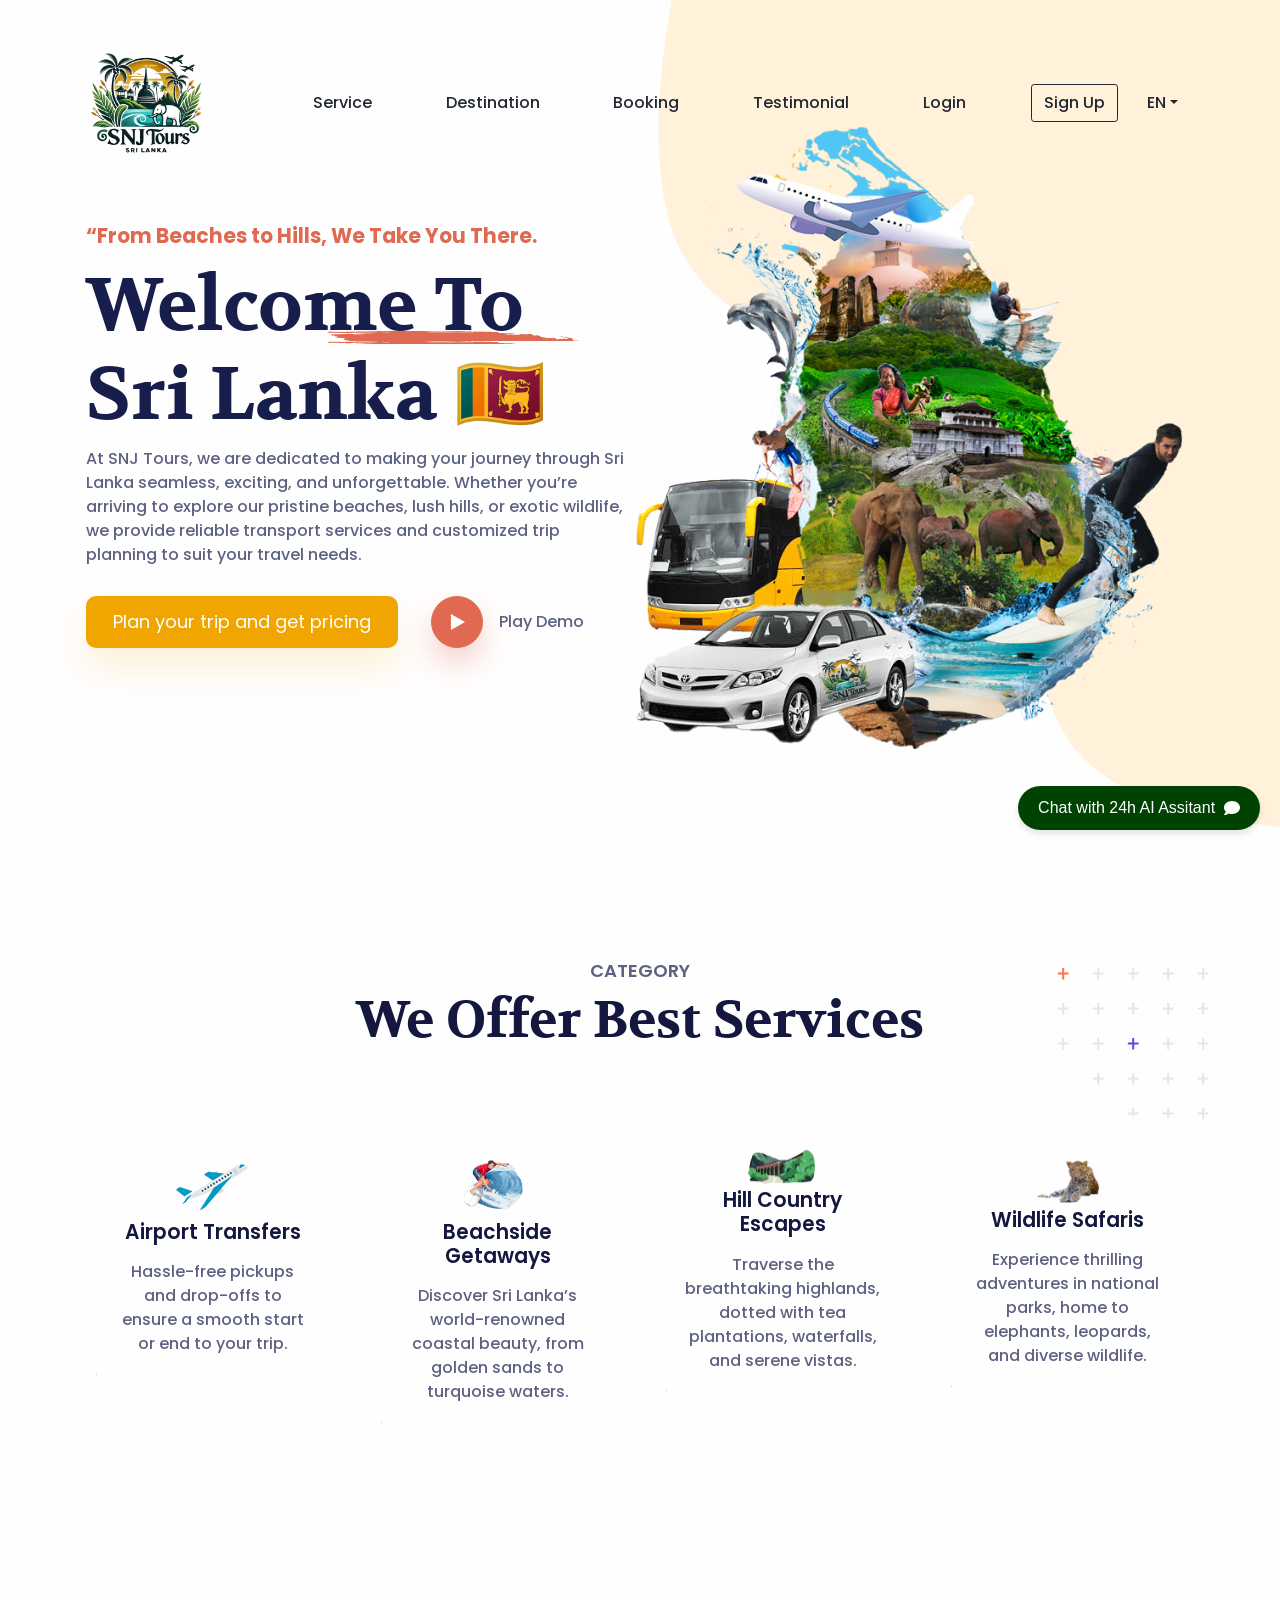
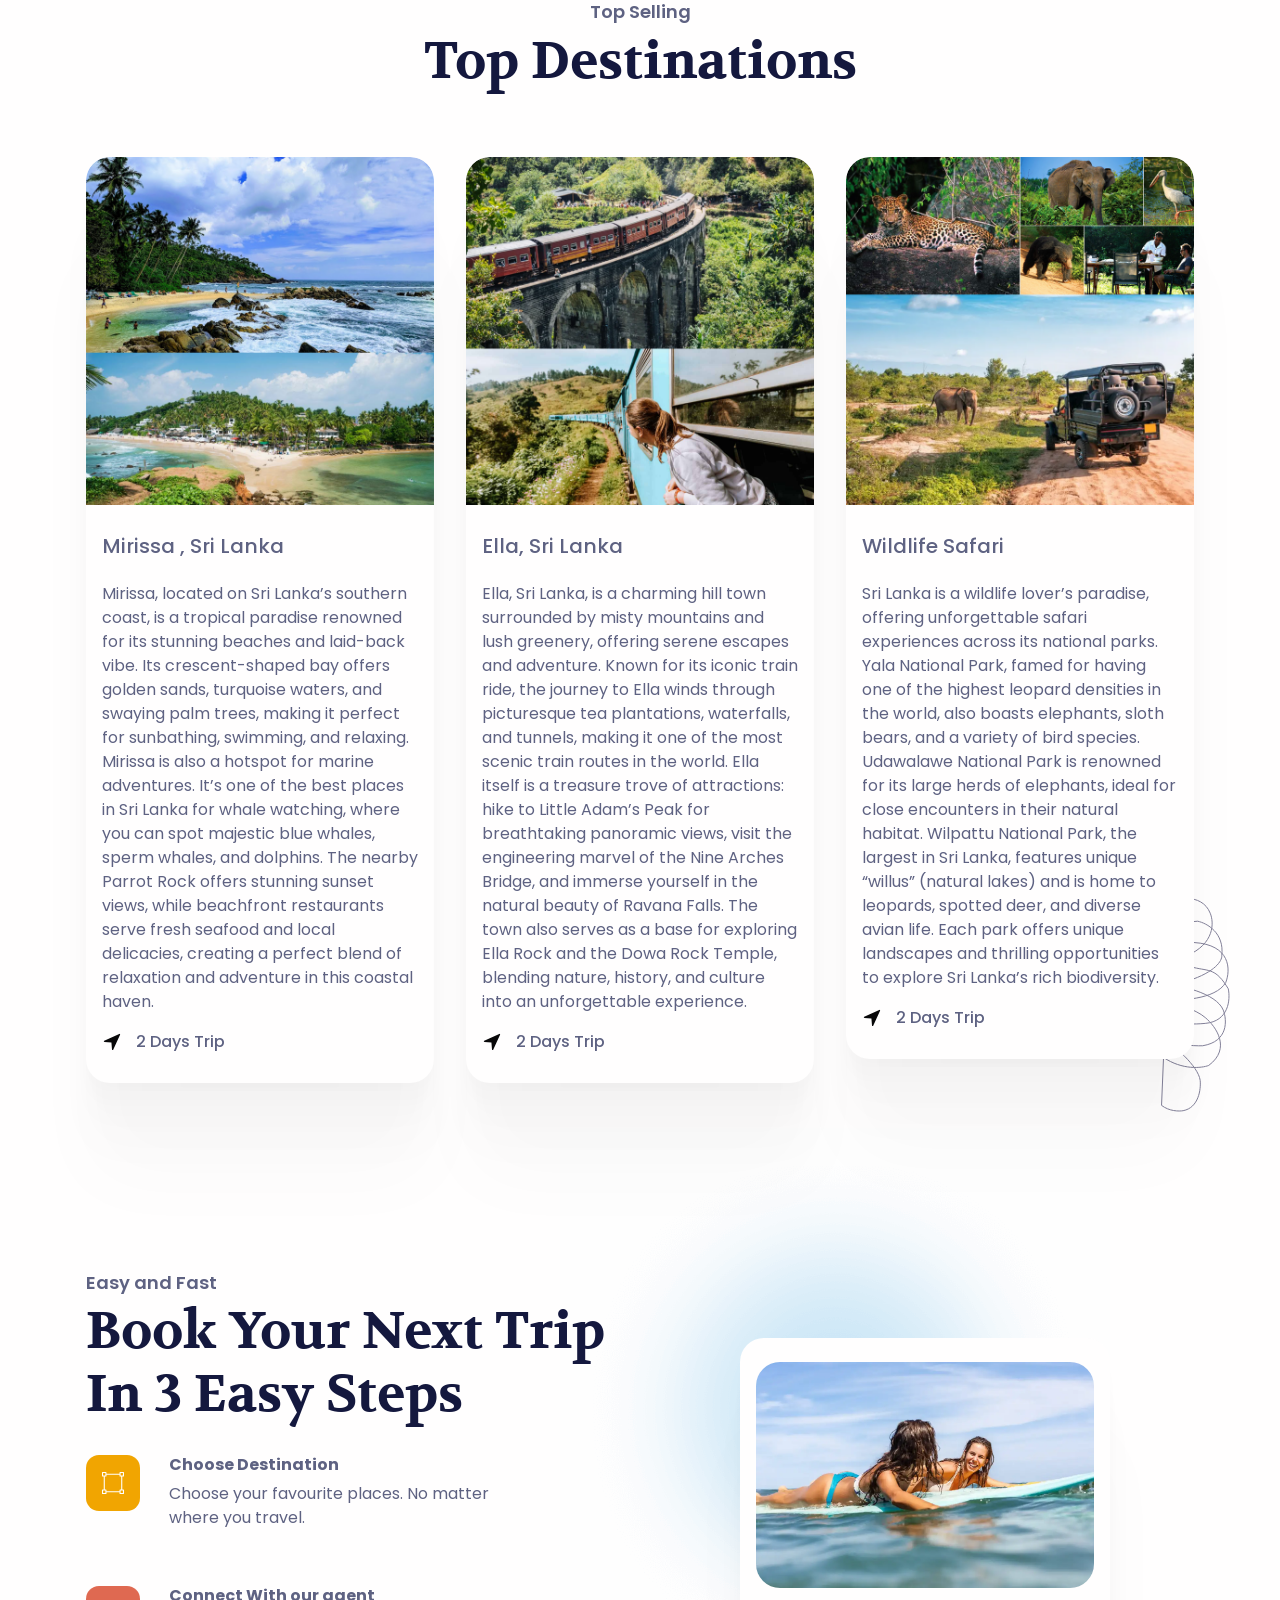
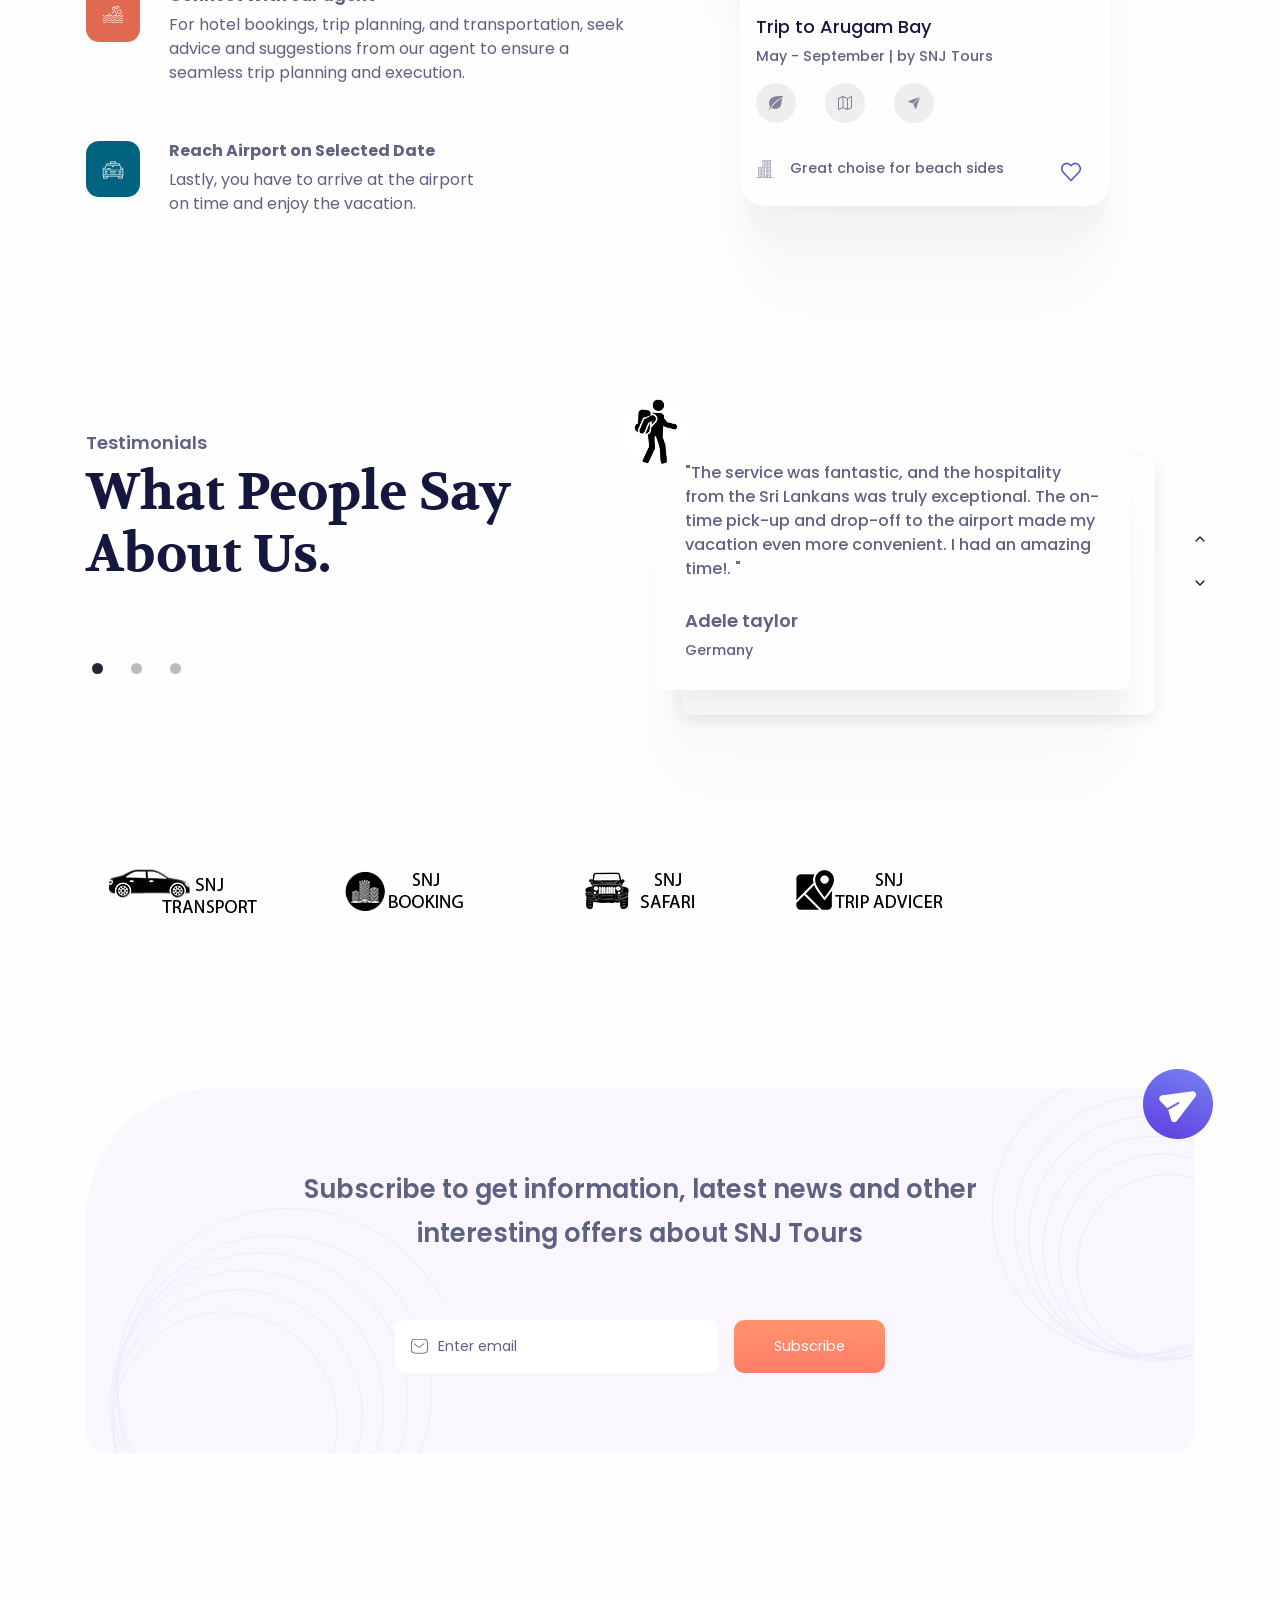
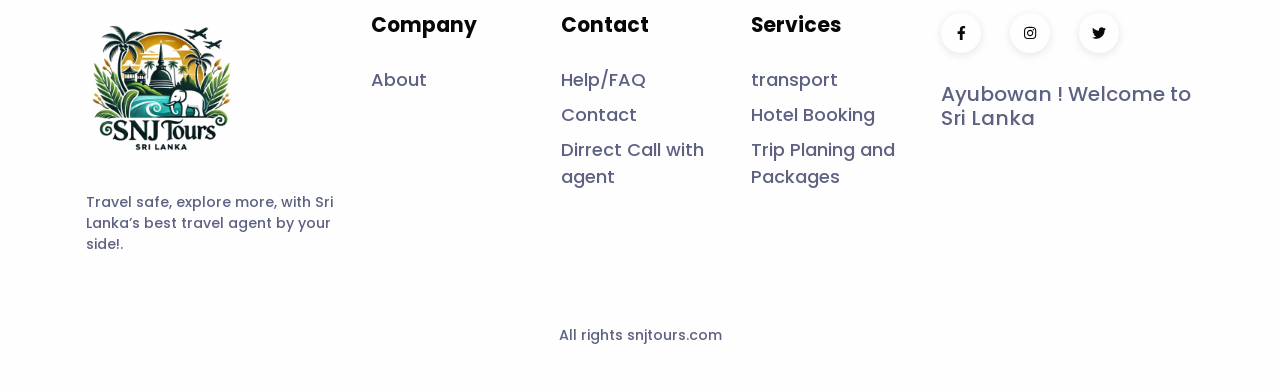
==== public/index.html @ 9a676903 "Update index.html" ====
<!DOCTYPE html>
<html lang="en-US" dir="ltr">

  <head>
    <meta charset="utf-8">
    <meta http-equiv="X-UA-Compatible" content="IE=edge">
    <meta name="viewport" content="width=device-width, initial-scale=1">


    <!-- ===============================================-->
    <!--    Document Title-->
    <!-- ===============================================-->
    <title>SNJ Travel Sri Lanka</title>


    <!-- ===============================================-->
    <!--    Favicons-->
    <!-- ===============================================-->
    <link rel="apple-touch-icon" sizes="180x180" href="assets/img/favicons/apple-touch-icon.png">
    <link rel="icon" type="image/png" sizes="32x32" href="assets/img/favicons/favicon-32x32.png">
    <link rel="icon" type="image/png" sizes="16x16" href="assets/img/favicons/favicon-16x16.png">
    <link rel="shortcut icon" type="image/x-icon" href="assets/img/favicons/favicon.ico">
    <link rel="manifest" href="assets/img/favicons/manifest.json">
    <meta name="msapplication-TileImage" content="assets/img/favicons/mstile-150x150.png">
    <meta name="theme-color" content="#ffffff">


    <!-- ===============================================-->
    <!--    Stylesheets-->
    <!-- ===============================================-->
    <link href="assets/css/theme.css" rel="stylesheet" />
    <link href="widjet.css" rel="stylesheet" />

  </head>


  <body>

    <!-- ===============================================-->
    <!--    Main Content-->
    <!-- ===============================================-->
    <main class="main" id="top">
      <nav class="navbar navbar-expand-lg navbar-light fixed-top py-5 d-block" data-navbar-on-scroll="data-navbar-on-scroll">
        <div class="container"><a class="navbar-brand" href="index.html"><img src="assets/img/logo.png" height="120" alt="logo" /></a>
          <button class="navbar-toggler" type="button" data-bs-toggle="collapse" data-bs-target="#navbarSupportedContent" aria-controls="navbarSupportedContent" aria-expanded="false" aria-label="Toggle navigation"><span class="navbar-toggler-icon"> </span></button>
          <div class="collapse navbar-collapse border-top border-lg-0 mt-4 mt-lg-0" id="navbarSupportedContent">
            <ul class="navbar-nav ms-auto pt-2 pt-lg-0 font-base align-items-lg-center align-items-start">
              <li class="nav-item px-3 px-xl-4"><a class="nav-link fw-medium" aria-current="page" href="#service">Service</a></li>
              <li class="nav-item px-3 px-xl-4"><a class="nav-link fw-medium" aria-current="page" href="#destination">Destination</a></li>
              <li class="nav-item px-3 px-xl-4"><a class="nav-link fw-medium" aria-current="page" href="#booking">Booking</a></li>
              <li class="nav-item px-3 px-xl-4"><a class="nav-link fw-medium" aria-current="page" href="#testimonial">Testimonial</a></li>
              <li class="nav-item px-3 px-xl-4"><a class="nav-link fw-medium" aria-current="page" href="#!">Login</a></li>
              <li class="nav-item px-3 px-xl-4"><a class="btn btn-outline-dark order-1 order-lg-0 fw-medium" href="#!">Sign Up</a></li>
              <li class="nav-item dropdown px-3 px-lg-0"> <a class="d-inline-block ps-0 py-2 pe-3 text-decoration-none dropdown-toggle fw-medium" href="#" id="navbarDropdown" role="button" data-bs-toggle="dropdown" aria-expanded="false">EN</a>
                <ul class="dropdown-menu dropdown-menu-end border-0 shadow-lg" style="border-radius:0.3rem;" aria-labelledby="navbarDropdown">
                  <li><a class="dropdown-item" href="#!">EN</a></li>
                </ul>
              </li>
            </ul>
          </div>
        </div>
      </nav>
      <section style="padding-top: 7rem;">
        <div class="bg-holder" style="background-image:url(assets/img/hero/hero-bg.svg);">
        </div>
        <!--/.bg-holder-->

        <div class="container">
          <div class="row align-items-center">
            <div class="col-md-5 col-lg-6 order-0 order-md-1 text-end"><img class="pt-7 pt-md-0 hero-img" src="assets/img/hero/hero-img.png" alt="hero-header" /></div>
            <div class="col-md-7 col-lg-6 text-md-start text-center py-6">
              <h4 class="fw-bold text-danger mb-3">“From Beaches to Hills, We Take You There.</h4>
              <h1 class="hero-title">Welcome To Sri Lanka 🇱🇰</h1>
              <p class="mb-4 fw-medium">At SNJ Tours, we are dedicated to making your journey through Sri Lanka seamless, exciting, and unforgettable. Whether you’re arriving to explore our pristine beaches, lush hills, or exotic wildlife, we provide reliable transport services and customized trip planning to suit your travel needs.</p>
              <div class="text-center text-md-start"> <a class="btn btn-primary btn-lg me-md-4 mb-3 mb-md-0 border-0 primary-btn-shadow" href="mailto:contact@snjtours.com" role="button">Plan your trip and get pricing</a>
                <div class="w-100 d-block d-md-none"></div><a href="#!" role="button" data-bs-toggle="modal" data-bs-target="#popupVideo"><span class="btn btn-danger round-btn-lg rounded-circle me-3 danger-btn-shadow"> <img src="assets/img/hero/play.svg" width="15" alt="paly"/></span></a><span class="fw-medium">Play Demo</span>
                <div class="modal fade" id="popupVideo" tabindex="-1" aria-labelledby="popupVideo" aria-hidden="true">
                  <div class="modal-dialog modal-dialog-centered modal-lg">
                    <div class="modal-content">
                      <iframe class="rounded" style="width:100%;max-height:500px;" height="500px" src="https://www.youtube.com/embed/-ozcyYFhnHg" title="YouTube video player" allow="accelerometer; autoplay; clipboard-write; encrypted-media; gyroscope; picture-in-picture" allowfullscreen="allowfullscreen"></iframe>
                    </div>
                  </div>
                </div>
              </div>
            </div>
          </div>
        </div>
      </section>


      <!-- ============================================-->
      <!-- <section> begin ============================-->
      <section class="pt-5 pt-md-9" id="service">

        <div class="container">
          <div class="position-absolute z-index--1 end-0 d-none d-lg-block"><img src="assets/img/category/shape.svg" style="max-width: 200px" alt="service" /></div>
          <div class="mb-7 text-center">
            <h5 class="text-secondary">CATEGORY </h5>
            <h3 class="fs-xl-10 fs-lg-8 fs-7 fw-bold font-cursive text-capitalize">We Offer Best Services</h3>
          </div>
          <div class="row">
            <div class="col-lg-3 col-sm-6 mb-6">
              <div class="card service-card shadow-hover rounded-3 text-center align-items-center">
                <div class="card-body p-xxl-5 p-4"> <img src="assets/img/category/icon1.png" width="75" alt="Service" />
                  <h4 class="mb-3">Airport Transfers</h4>
                  <p class="mb-0 fw-medium">Hassle-free pickups and drop-offs to ensure a smooth start or end to your trip.</p>
                </div>
              </div>
            </div>
            <div class="col-lg-3 col-sm-6 mb-6">
              <div class="card service-card shadow-hover rounded-3 text-center align-items-center">
                <div class="card-body p-xxl-5 p-4"> <img src="assets/img/category/icon2.png" width="75" alt="Service" />
                  <h4 class="mb-3">Beachside Getaways</h4>
                  <p class="mb-0 fw-medium">Discover Sri Lanka’s world-renowned coastal beauty, from golden sands to turquoise waters.</p>
                </div>
              </div>
            </div>
            <div class="col-lg-3 col-sm-6 mb-6">
              <div class="card service-card shadow-hover rounded-3 text-center align-items-center">
                <div class="card-body p-xxl-5 p-4"> <img src="assets/img/category/icon3.png" width="75" alt="Service" />
                  <h4 class="mb-3">Hill Country Escapes</h4>
                  <p class="mb-0 fw-medium">Traverse the breathtaking highlands, dotted with tea plantations, waterfalls, and serene vistas.</p>
                </div>
              </div>
            </div>
            <div class="col-lg-3 col-sm-6 mb-6">
              <div class="card service-card shadow-hover rounded-3 text-center align-items-center">
                <div class="card-body p-xxl-5 p-4"> <img src="assets/img/category/icon4.png" width="75" alt="Service" />
                  <h4 class="mb-3">Wildlife Safaris</h4>
                  <p class="mb-0 fw-medium">Experience thrilling adventures in national parks, home to elephants, leopards, and diverse wildlife.</p>
                </div>
              </div>
            </div>
          </div>
        </div><!-- end of .container-->

      </section>
      <!-- <section> close ============================-->
      <!-- ============================================-->




      <!-- ============================================-->
      <div id="chat-widget" onclick="goToContact()">
        Chat with 24h AI Assitant  &nbsp; <i class="fas fa-comment"></i>
    </div>
      <script src="https://static.elfsight.com/platform/platform.js" async></script>
      <div class="elfsight-app-0f92d308-d614-4bb2-97c1-ea4715e857b8" data-elfsight-app-lazy></div>
      <!-- <section> begin ============================-->
      <section class="pt-5" id="destination">

        <div class="container">
          <div class="position-absolute start-100 bottom-0 translate-middle-x d-none d-xl-block ms-xl-n4"><img src="assets/img/dest/shape.svg" alt="destination" /></div>
          <div class="mb-7 text-center">
            <h5 class="text-secondary">Top Selling </h5>
            <h3 class="fs-xl-10 fs-lg-8 fs-7 fw-bold font-cursive text-capitalize">Top Destinations</h3>
          </div>
          <div class="row">
            <div class="col-md-4 mb-4">
              <div class="card overflow-hidden shadow"> <img class="card-img-top" src="assets/img/dest/dest1.jpg" alt="Mirissa, Sri Lanka" />
                <div class="card-body py-4 px-3">
                  <div class="d-flex flex-column flex-lg-row justify-content-between mb-3">
                    <h4 class="text-secondary fw-medium"><a class="link-900 text-decoration-none stretched-link" href="#!">Mirissa , Sri Lanka</a></h4><span class="fs-1 fw-medium"></span>
                  </div>
                  <p>Mirissa, located on Sri Lanka’s southern coast, is a tropical paradise renowned for its stunning beaches and laid-back vibe. Its crescent-shaped bay offers golden sands, turquoise waters, and swaying palm trees, making it perfect for sunbathing, swimming, and relaxing.

                    Mirissa is also a hotspot for marine adventures. It’s one of the best places in Sri Lanka for whale watching, where you can spot majestic blue whales, sperm whales, and dolphins. The nearby Parrot Rock offers stunning sunset views, while beachfront restaurants serve fresh seafood and local delicacies, creating a perfect blend of relaxation and adventure in this coastal haven.</p>
                  <div class="d-flex align-items-center"> <img src="assets/img/dest/navigation.svg" style="margin-right: 14px" width="20" alt="navigation" /><span class="fs-0 fw-medium">2 Days Trip</span></div>
                </div>
              </div>
            </div>
            <div class="col-md-4 mb-4">
              <div class="card overflow-hidden shadow"> <img class="card-img-top" src="assets/img/dest/dest2.jpg" alt="London, UK" />
                <div class="card-body py-4 px-3">
                  <div class="d-flex flex-column flex-lg-row justify-content-between mb-3">
                    <h4 class="text-secondary fw-medium"><a class="link-900 text-decoration-none stretched-link" href="#!">Ella, Sri Lanka</a></h4><span class="fs-1 fw-medium"></span>
                  </div>
                  <p>Ella, Sri Lanka, is a charming hill town surrounded by misty mountains and lush greenery, offering serene escapes and adventure. Known for its iconic train ride, the journey to Ella winds through picturesque tea plantations, waterfalls, and tunnels, making it one of the most scenic train routes in the world.

                    Ella itself is a treasure trove of attractions: hike to Little Adam’s Peak for breathtaking panoramic views, visit the engineering marvel of the Nine Arches Bridge, and immerse yourself in the natural beauty of Ravana Falls. The town also serves as a base for exploring Ella Rock and the Dowa Rock Temple, blending nature, history, and culture into an unforgettable experience.</p>
                  <div class="d-flex align-items-center"> <img src="assets/img/dest/navigation.svg" style="margin-right: 14px" width="20" alt="navigation" /><span class="fs-0 fw-medium">2 Days Trip</span></div>
                </div>
              </div>
            </div>
            <div class="col-md-4 mb-4">
              <div class="card overflow-hidden shadow"> <img class="card-img-top" src="assets/img/dest/dest3.jpg" alt="Full Europe" />
                <div class="card-body py-4 px-3">
                  <div class="d-flex flex-column flex-lg-row justify-content-between mb-3">
                    <h4 class="text-secondary fw-medium"><a class="link-900 text-decoration-none stretched-link" href="#!">Wildlife Safari</a></h4><span class="fs-1 fw-medium"></span>
          
                  </div>
                  <p>Sri Lanka is a wildlife lover’s paradise, offering unforgettable safari experiences across its national parks. Yala National Park, famed for having one of the highest leopard densities in the world, also boasts elephants, sloth bears, and a variety of bird species. Udawalawe National Park is renowned for its large herds of elephants, ideal for close encounters in their natural habitat. Wilpattu National Park, the largest in Sri Lanka, features unique “willus” (natural lakes) and is home to leopards, spotted deer, and diverse avian life. Each park offers unique landscapes and thrilling opportunities to explore Sri Lanka’s rich biodiversity.</p>
                  <div class="d-flex align-items-center"> <img src="assets/img/dest/navigation.svg" style="margin-right: 14px" width="20" alt="navigation" /><span class="fs-0 fw-medium">2 Days Trip</span></div>
                </div>
              </div>
            </div>
          </div>
        </div><!-- end of .container-->

      </section>
      <!-- <section> close ============================-->
      <!-- ============================================-->




      <!-- ============================================-->
      <!-- <section> begin ============================-->
      <section id="booking">

        <div class="container">
          <div class="row align-items-center">
            <div class="col-lg-6">
              <div class="mb-4 text-start">
                <h5 class="text-secondary">Easy and Fast </h5>
                <h3 class="fs-xl-10 fs-lg-8 fs-7 fw-bold font-cursive text-capitalize">Book your next trip in 3 easy steps</h3>
              </div>
              <div class="d-flex align-items-start mb-5">
                <div class="bg-primary me-sm-4 me-3 p-3" style="border-radius: 13px"> <img src="assets/img/steps/selection.svg" width="22" alt="steps" /></div>
                <div class="flex-1">
                  <h5 class="text-secondary fw-bold fs-0">Choose Destination</h5>
                  <p>Choose your favourite places. No matter <br class="d-none d-sm-block"> where you travel.</p>
                </div>
              </div>
              <div class="d-flex align-items-start mb-5">
                <div class="bg-danger me-sm-4 me-3 p-3" style="border-radius: 13px"> <img src="assets/img/steps/water-sport.svg" width="22" alt="steps" /></div>
                <div class="flex-1">
                  <h5 class="text-secondary fw-bold fs-0">Connect With our agent</h5>
                  <p>For hotel bookings, trip planning, and transportation, seek  <br class="d-none d-sm-block"> advice and suggestions from our agent to ensure a seamless trip planning and execution.
                  </p>
                </div>
              </div>
              <div class="d-flex align-items-start mb-5">
                <div class="bg-info me-sm-4 me-3 p-3" style="border-radius: 13px"> <img src="assets/img/steps/taxi.svg" width="22" alt="steps" /></div>
                <div class="flex-1">
                  <h5 class="text-secondary fw-bold fs-0">Reach Airport on Selected Date</h5>
                  <p>Lastly, you have to arrive at the airport <br class="d-none d-sm-block"> on time and enjoy the vacation.</p>
                </div>
              </div>
            </div>
            <div class="col-lg-6 d-flex justify-content-center align-items-start">
              <div class="card position-relative shadow" style="max-width: 370px;">
                <div class="position-absolute z-index--1 me-10 me-xxl-0" style="right:-160px;top:-210px;"> <img src="assets/img/steps/bg.png" style="max-width:550px;" alt="shape" /></div>
                <div class="card-body p-3"> <img class="mb-4 mt-2 rounded-2 w-100" src="assets/img/steps/booking-img.jpg" alt="booking" />
                  <div>
                    <h5 class="fw-medium">Trip to Arugam Bay</h5>
                    <p class="fs--1 mb-3 fw-medium">May - September | by SNJ Tours</p>
                    <div class="icon-group mb-4"> <span class="btn icon-item"> <img src="assets/img/steps/leaf.svg" alt=""/></span><span class="btn icon-item"> <img src="assets/img/steps/map.svg" alt=""/></span><span class="btn icon-item"> <img src="assets/img/steps/send.svg" alt=""/></span>
                    </div>
                    <div class="d-flex align-items-center justify-content-between">
                      <div class="d-flex align-items-center mt-n1"><img class="me-3" src="assets/img/steps/building.svg" width="18" alt="building" /><span class="fs--1 fw-medium">Great choise for beach sides</span></div>
                      <div class="show-onhover position-relative">
                        <div class="card hideEl shadow position-absolute end-0 start-xl-50 bottom-100 translate-xl-middle-x ms-3" style="width: 260px;border-radius:18px;">
                          <div class="card-body py-3">
                            <div class="d-flex">
                              <div style="margin-right: 10px"> <img class="rounded-circle" src="assets/img/steps/favorite-placeholder.png" width="50" alt="favorite" /></div>
                              <div>
                                <p class="fs--1 mb-1 fw-medium">Ongoing </p>
                                <h5 class="fw-medium mb-3">Trip to rome</h5>
                                <h6 class="fs--1 fw-medium mb-2"><span>40%</span> completed</h6>
                                <div class="progress" style="height: 6px;">
                                  <div class="progress-bar" role="progressbar" style="width: 40%;" aria-valuenow="25" aria-valuemin="0" aria-valuemax="100"></div>
                                </div>
                              </div>
                            </div>
                          </div>
                        </div>
                        <button class="btn"> <img src="assets/img/steps/heart.svg" width="20" alt="step" /></button>
                      </div>
                    </div>
                  </div>
                </div>
              </div>
            </div>
          </div>
        </div><!-- end of .container-->

      </section>
      <!-- <section> close ============================-->
      <!-- ============================================-->




      <!-- ============================================-->
      <!-- <section> begin ============================-->
      <section id="testimonial">

        <div class="container">
          <div class="row">
            <div class="col-lg-5">
              <div class="mb-8 text-start">
                <h5 class="text-secondary">Testimonials </h5>
                <h3 class="fs-xl-10 fs-lg-8 fs-7 fw-bold font-cursive text-capitalize">What people say about Us.</h3>
              </div>
            </div>
            <div class="col-lg-1"></div>
            <div class="col-lg-6">
              <div class="pe-7 ps-5 ps-lg-0">
                <div class="carousel slide carousel-fade position-static" id="testimonialIndicator" data-bs-ride="carousel">
                  <div class="carousel-indicators">
                    <button class="active" type="button" data-bs-target="#testimonialIndicator" data-bs-slide-to="0" aria-current="true" aria-label="Testimonial 0"></button>
                    <button class="false" type="button" data-bs-target="#testimonialIndicator" data-bs-slide-to="1" aria-current="true" aria-label="Testimonial 1"></button>
                    <button class="false" type="button" data-bs-target="#testimonialIndicator" data-bs-slide-to="2" aria-current="true" aria-label="Testimonial 2"></button>
                  </div>
                  <div class="carousel-inner">
                    <div class="carousel-item position-relative active">
                      <div class="card shadow" style="border-radius:10px;">
                        <div class="position-absolute start-0 top-0 translate-middle"> <img class="rounded-circle fit-cover" src="assets/img/testimonial/author.png" height="65" width="65" alt="" /></div>
                        <div class="card-body p-4">
                          <p class="fw-medium mb-4">&quot;The service was fantastic, and the hospitality from the Sri Lankans was truly exceptional. The on-time pick-up and drop-off to the airport made my vacation even more convenient. I had an amazing time!. &quot;</p>
                          <h5 class="text-secondary">Adele taylor</h5>
                          <p class="fw-medium fs--1 mb-0"> Germany </p>
                        </div>
                      </div>
                      <div class="card shadow-sm position-absolute top-0 z-index--1 mb-3 w-100 h-100" style="border-radius:10px;transform:translate(25px, 25px)"> </div>
                    </div>
                    <div class="carousel-item position-relative ">
                      <div class="card shadow" style="border-radius:10px;">
                        <div class="position-absolute start-0 top-0 translate-middle"> <img class="rounded-circle fit-cover" src="assets/img/testimonial/author2.png" height="65" width="65" alt="" /></div>
                        <div class="card-body p-4">
                          <p class="fw-medium mb-4">&quot;"SNJ tours" is recognized as one of the finest travel agency in Sri Lanka. When it came to planning a trip, I found them to be dependable.&quot;</p>
                          <h5 class="text-secondary">Thomas Wagon</h5>
                          <p class="fw-medium fs--1 mb-0">United Kingdom</p>
                        </div>
                      </div>
                      <div class="card shadow-sm position-absolute top-0 z-index--1 mb-3 w-100 h-100" style="border-radius:10px;transform:translate(25px, 25px)"> </div>
                    </div>
                    <div class="carousel-item position-relative ">
                      <div class="card shadow" style="border-radius:10px;">
                        <div class="position-absolute start-0 top-0 translate-middle"> <img class="rounded-circle fit-cover" src="assets/img/testimonial/author3.png" height="65" width="65" alt="" /></div>
                        <div class="card-body p-4">
                          <p class="fw-medium mb-4">&quot;I had an absolute blast at the wildlife safari in Sri Lanka! We spotted leopards and a bunch of other wild animals. The trip planner was fantastic, and the hospitality was top-notch. I really enjoyed my time there. Thanks a bunch to SNJ Tours Group!&quot;</p>
                          <h5 class="text-secondary">Akira Yamamoto</h5>
                          <p class="fw-medium fs--1 mb-0">Japan</p>
                        </div>
                      </div>
                      <div class="card shadow-sm position-absolute top-0 z-index--1 mb-3 w-100 h-100" style="border-radius:10px;transform:translate(25px, 25px)"> </div>
                    </div>
                  </div>
                  <div class="carousel-navigation d-flex flex-column flex-between-center position-absolute end-0 top-lg-50 bottom-0 translate-middle-y z-index-1 me-3 me-lg-0" style="height:60px;width:20px;">
                    <button class="carousel-control-prev position-static" type="button" data-bs-target="#testimonialIndicator" data-bs-slide="prev"><img src="assets/img/icons/up.svg" width="16" alt="icon" /></button>
                    <button class="carousel-control-next position-static" type="button" data-bs-target="#testimonialIndicator" data-bs-slide="next"><img src="assets/img/icons/down.svg" width="16" alt="icon" /></button>
                  </div>
                </div>
              </div>
            </div>
          </div>
        </div><!-- end of .container-->

      </section>
      <!-- <section> close ============================-->
      <!-- ============================================-->


      <div class="position-relative pt-9 pt-lg-8 pb-6 pb-lg-8">
        <div class="container">
          <div class="row row-cols-lg-5 row-cols-md-3 row-cols-2 flex-center">
            <div class="col">
              <div class="card shadow-hover mb-4" style="border-radius:10px;">
                <div class="card-body text-center"> <img class="img-fluid" src="assets/img/partner/1.png" alt="" /></div>
              </div>
            </div>
            <div class="col">
              <div class="card shadow-hover mb-4" style="border-radius:10px;">
                <div class="card-body text-center"> <img class="img-fluid" src="assets/img/partner/2.png" alt="" /></div>
              </div>
            </div>
            <div class="col">
              <div class="card shadow-hover mb-4" style="border-radius:10px;">
                <div class="card-body text-center"> <img class="img-fluid" src="assets/img/partner/3.png" alt="" /></div>
              </div>
            </div>
            <div class="col">
              <div class="card shadow-hover mb-4" style="border-radius:10px;">
                <div class="card-body text-center"> <img class="img-fluid" src="assets/img/partner/4.png" alt="" /></div>
              </div>
            </div>
            <div class="col">
              <div class="card shadow-hover mb-4" style="border-radius:10px;">
                <div class="card-body text-center"> <img class="img-fluid" src="assets/img/partner/5.png" alt="" /></div>
              </div>
            </div>
          </div>
        </div>
      </div>


      <!-- ============================================-->
      <!-- <section> begin ============================-->
      <section class="pt-6">

        <div class="container">
          <div class="py-8 px-5 position-relative text-center" style="background-color: rgba(223, 215, 249, 0.199);border-radius: 129px 20px 20px 20px;">
            <div class="position-absolute start-100 top-0 translate-middle ms-md-n3 ms-n4 mt-3"> <img src="assets/img/cta/send.png" style="max-width:70px;" alt="send icon" /></div>
            <div class="position-absolute end-0 top-0 z-index--1"> <img src="assets/img/cta/shape-bg2.png" width="264" alt="cta shape" /></div>
            <div class="position-absolute start-0 bottom-0 ms-3 z-index--1 d-none d-sm-block"> <img src="assets/img/cta/shape-bg1.png" style="max-width: 340px;" alt="cta shape" /></div>
            <div class="row justify-content-center">
              <div class="col-lg-8 col-md-10">
                <h2 class="text-secondary lh-1-7 mb-7">Subscribe to get information, latest news and other interesting offers about SNJ Tours</h2>
                <form class="row g-3 align-items-center w-lg-75 mx-auto">
                  <div class="col-sm">
                    <div class="input-group-icon">
                      <input class="form-control form-little-squirrel-control" type="email" placeholder="Enter email " aria-label="email" /><img class="input-box-icon" src="assets/img/cta/mail.svg" width="17" alt="mail" />
                    </div>
                  </div>
                  <div class="col-sm-auto">
                    <button class="btn btn-danger orange-gradient-btn fs--1">Subscribe</button>
                  </div>
                </form>
              </div>
            </div>
          </div>
        </div><!-- end of .container-->

      </section>
      <!-- <section> close ============================-->
      <!-- ============================================-->




      <!-- ============================================-->
      <!-- <section> begin ============================-->
      <section class="pb-0 pb-lg-4">

        <div class="container">
          <div class="row">
            <div class="col-lg-3 col-md-7 col-12 mb-4 mb-md-6 mb-lg-0 order-0"> <img class="mb-4" src="assets/img/logo.png" width="150" alt="jadoo" />
              <p class="fs--1 text-secondary mb-0 fw-medium">Travel safe, explore more, with Sri Lanka’s best travel agent by your side!.</p>
            </div>
            <div class="col-lg-2 col-md-4 mb-4 mb-lg-0 order-lg-1 order-md-2">
              <h4 class="footer-heading-color fw-bold font-sans-serif mb-3 mb-lg-4">Company</h4>
              <ul class="list-unstyled mb-0">
                <li class="mb-2"><a class="link-900 fs-1 fw-medium text-decoration-none" href="#">About</a></li>
              </ul>
            </div>
            <div class="col-lg-2 col-md-4 mb-4 mb-lg-0 order-lg-2 order-md-3">
              <h4 class="footer-heading-color fw-bold font-sans-serif mb-3 mb-lg-4">Contact</h4>
              <ul class="list-unstyled mb-0">
                <li class="mb-2"><a class="link-900 fs-1 fw-medium text-decoration-none" href="./help.html">Help/FAQ</a></li>
                <li class="mb-2"><a class="link-900 fs-1 fw-medium text-decoration-none" href="mailto:contact@snjtours.com">Contact</a></li>
                <li class="mb-2"><a class="link-900 fs-1 fw-medium text-decoration-none" href="tel:+94777590352">Dirrect Call with agent</a></li>
              </ul>
            </div>
            <div class="col-lg-2 col-md-4 mb-4 mb-lg-0 order-lg-3 order-md-4">
              <h4 class="footer-heading-color fw-bold font-sans-serif mb-3 mb-lg-4">Services</h4>
              <ul class="list-unstyled mb-0">
                <li class="mb-2"><a class="link-900 fs-1 fw-medium text-decoration-none" href="#!">transport</a></li>
                <li class="mb-2"><a class="link-900 fs-1 fw-medium text-decoration-none" href="#!">Hotel Booking</a></li>
                <li class="mb-2"><a class="link-900 fs-1 fw-medium text-decoration-none" href="#!">Trip Planing and Packages</a></li>
              </ul>
            </div>
            <div class="col-lg-3 col-md-5 col-12 mb-4 mb-md-6 mb-lg-0 order-lg-4 order-md-1">
              <div class="icon-group mb-4"> <a class="text-decoration-none icon-item shadow-social" id="facebook" href="#!"><i class="fab fa-facebook-f"> </i></a><a class="text-decoration-none icon-item shadow-social" id="instagram" href="#!"><i class="fab fa-instagram"> </i></a><a class="text-decoration-none icon-item shadow-social" id="twitter" href="#!"><i class="fab fa-twitter"> </i></a></div>
              <h4 class="fw-medium font-sans-serif text-secondary mb-3">Ayubowan ! Welcome to Sri Lanka</h4>
              
            </div>
          </div>
        </div><!-- end of .container-->

      </section>
      <!-- <section> close ============================-->
      <!-- ============================================-->


      <div class="py-5 text-center">
        <p class="mb-0 text-secondary fs--1 fw-medium">All rights snjtours.com </p>
      </div>
    </main>
    <!-- ===============================================-->
    <!--    End of Main Content-->
    <!-- ===============================================-->




    <!-- ===============================================-->
    <!--    JavaScripts-->
    <!-- ===============================================-->
    <script src="vendors/@popperjs/popper.min.js"></script>
    <script src="vendors/bootstrap/bootstrap.min.js"></script>
    <script src="vendors/is/is.min.js"></script>
    <script src="https://polyfill.io/v3/polyfill.min.js?features=window.scroll"></script>
    <script src="vendors/fontawesome/all.min.js"></script>
    <script src="assets/js/theme.js"></script>
    <script src="wid.js"></script>


    <link href="https://fonts.googleapis.com/css2?family=Poppins:wght@400;500;600;700&amp;family=Volkhov:wght@700&amp;display=swap" rel="stylesheet">
  </body>

</html>
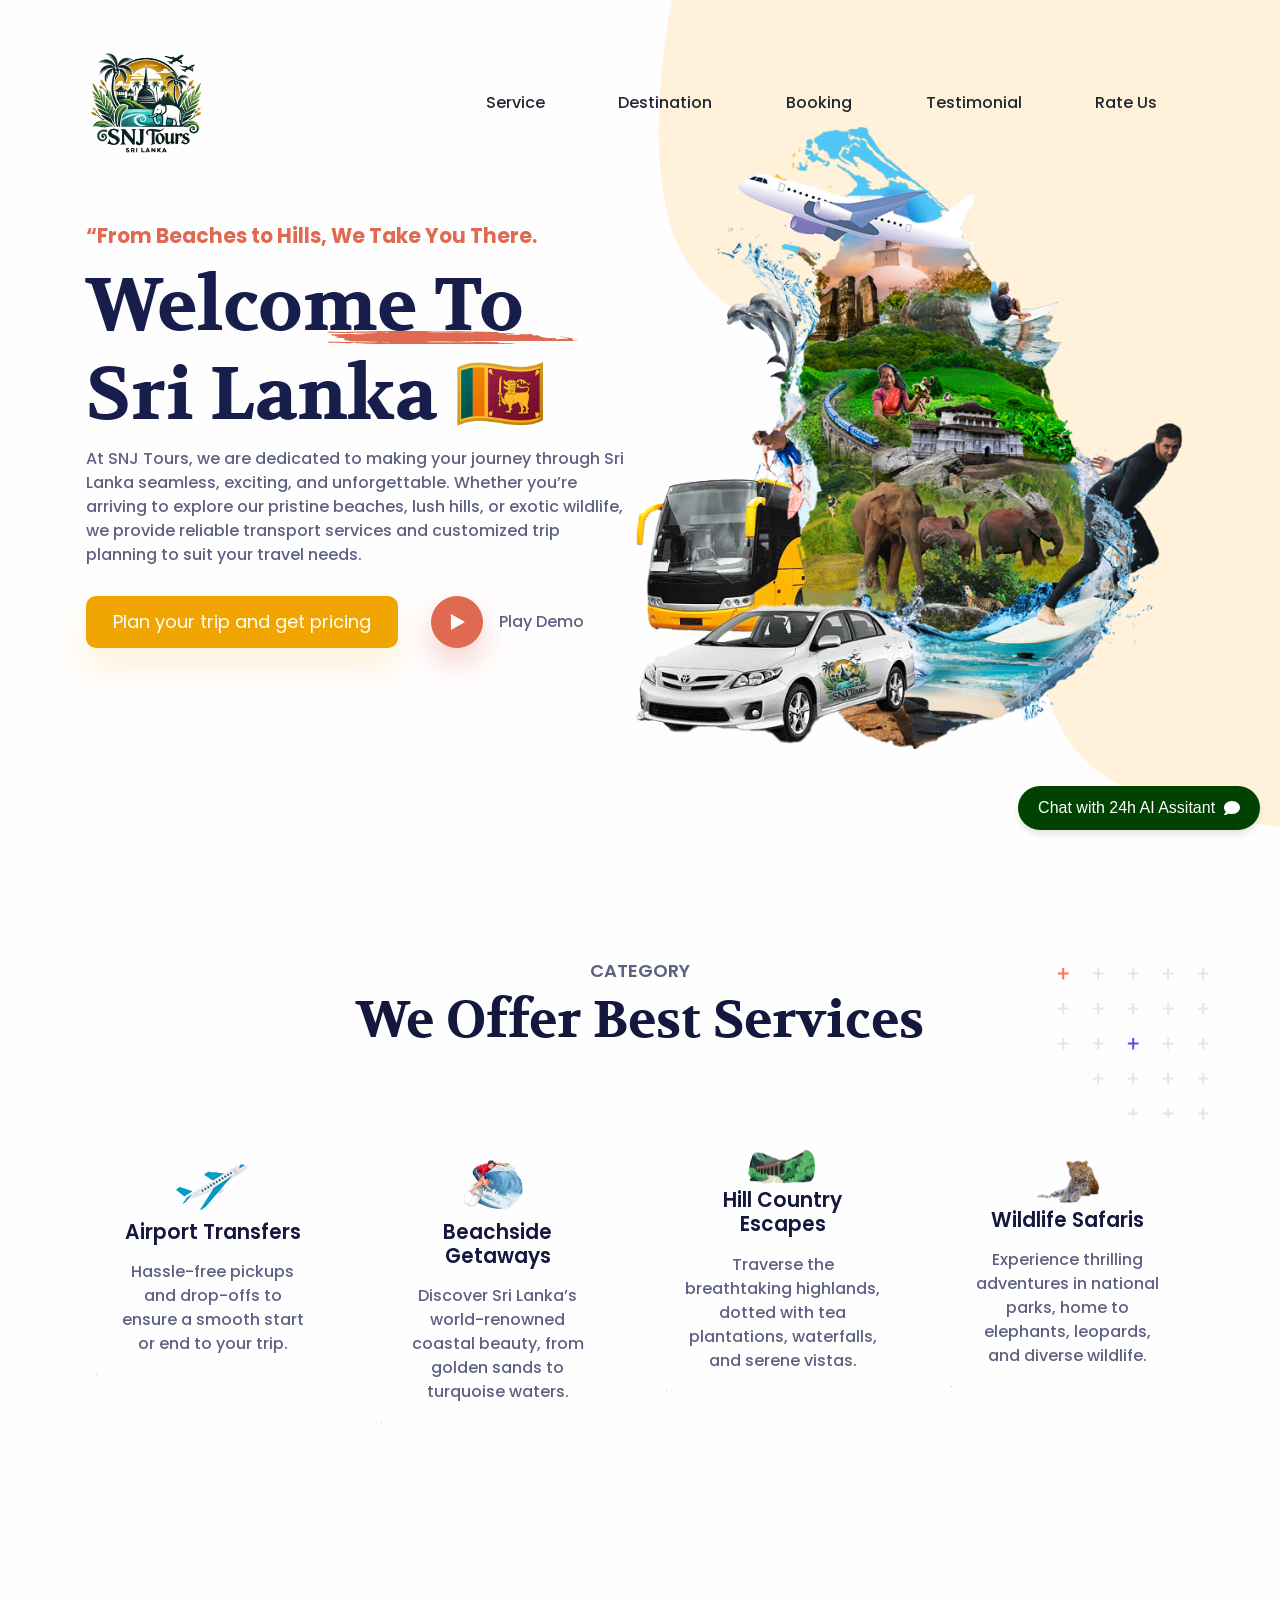
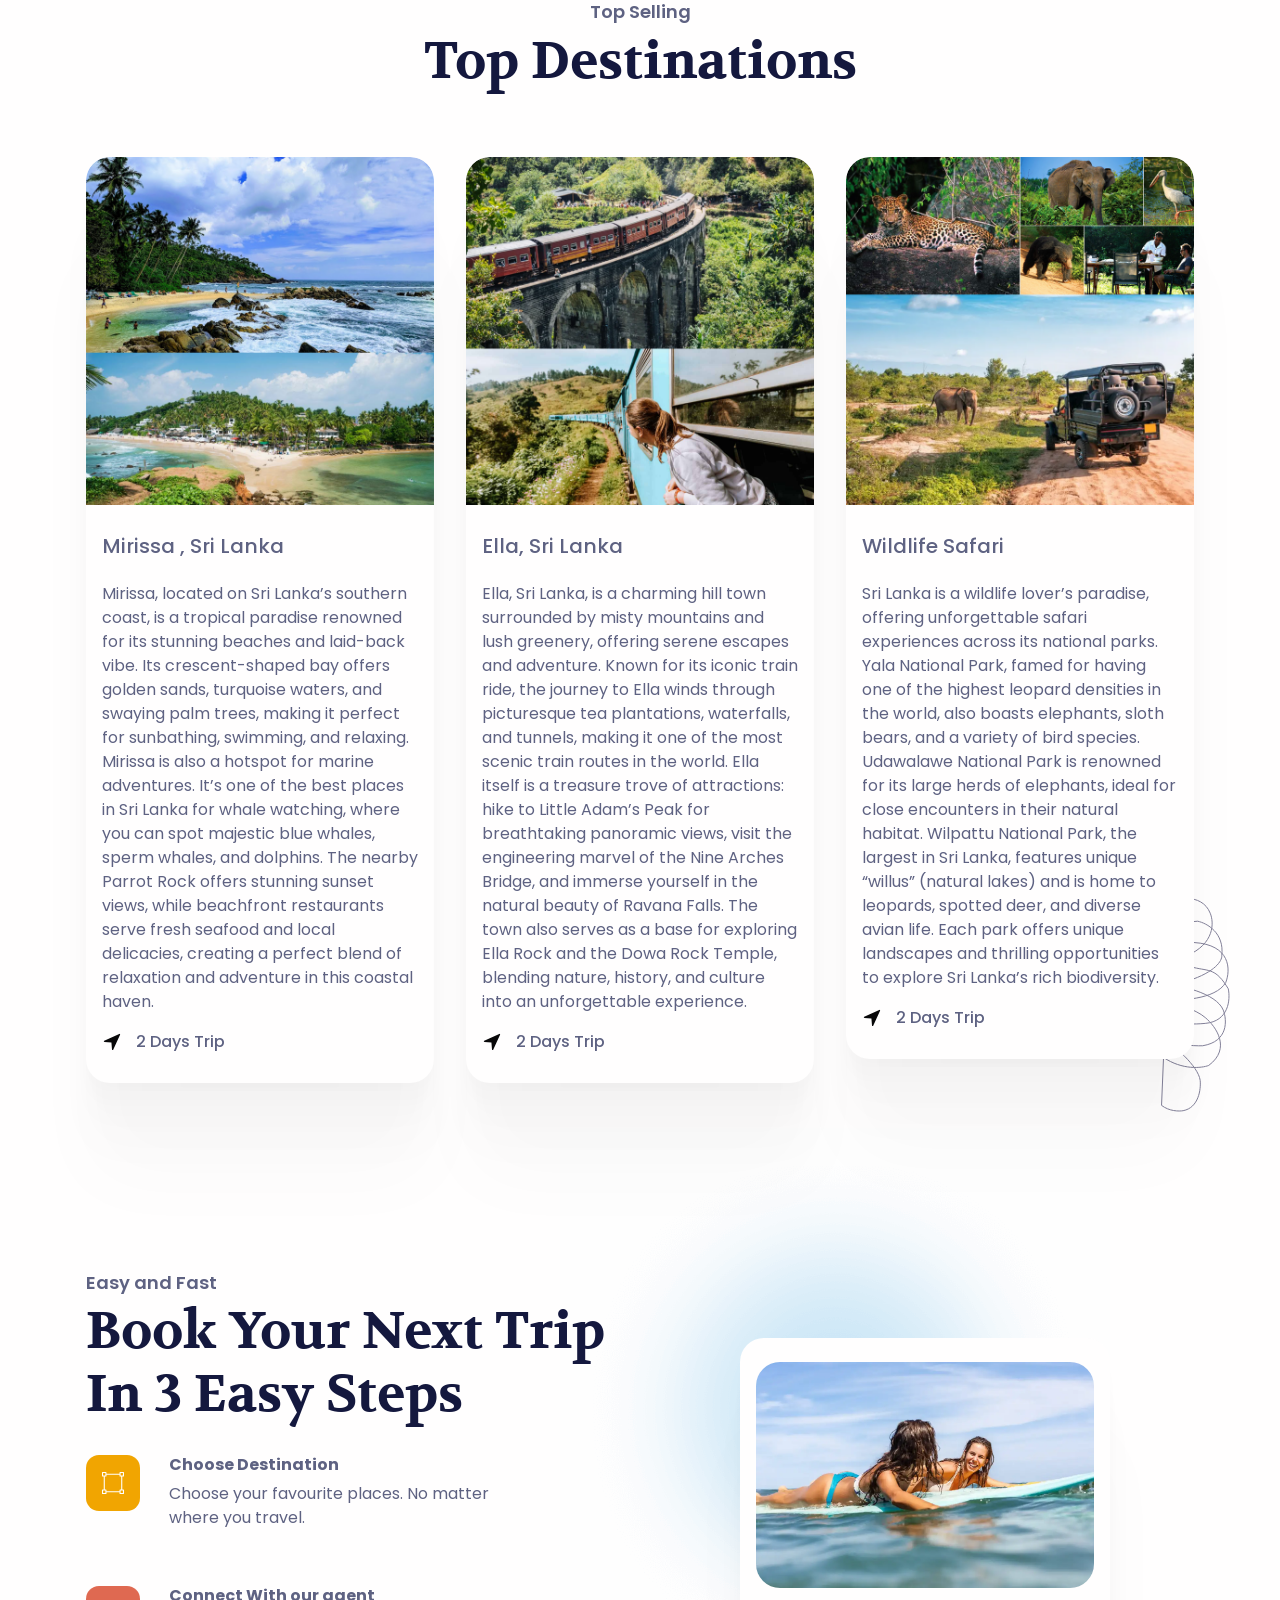
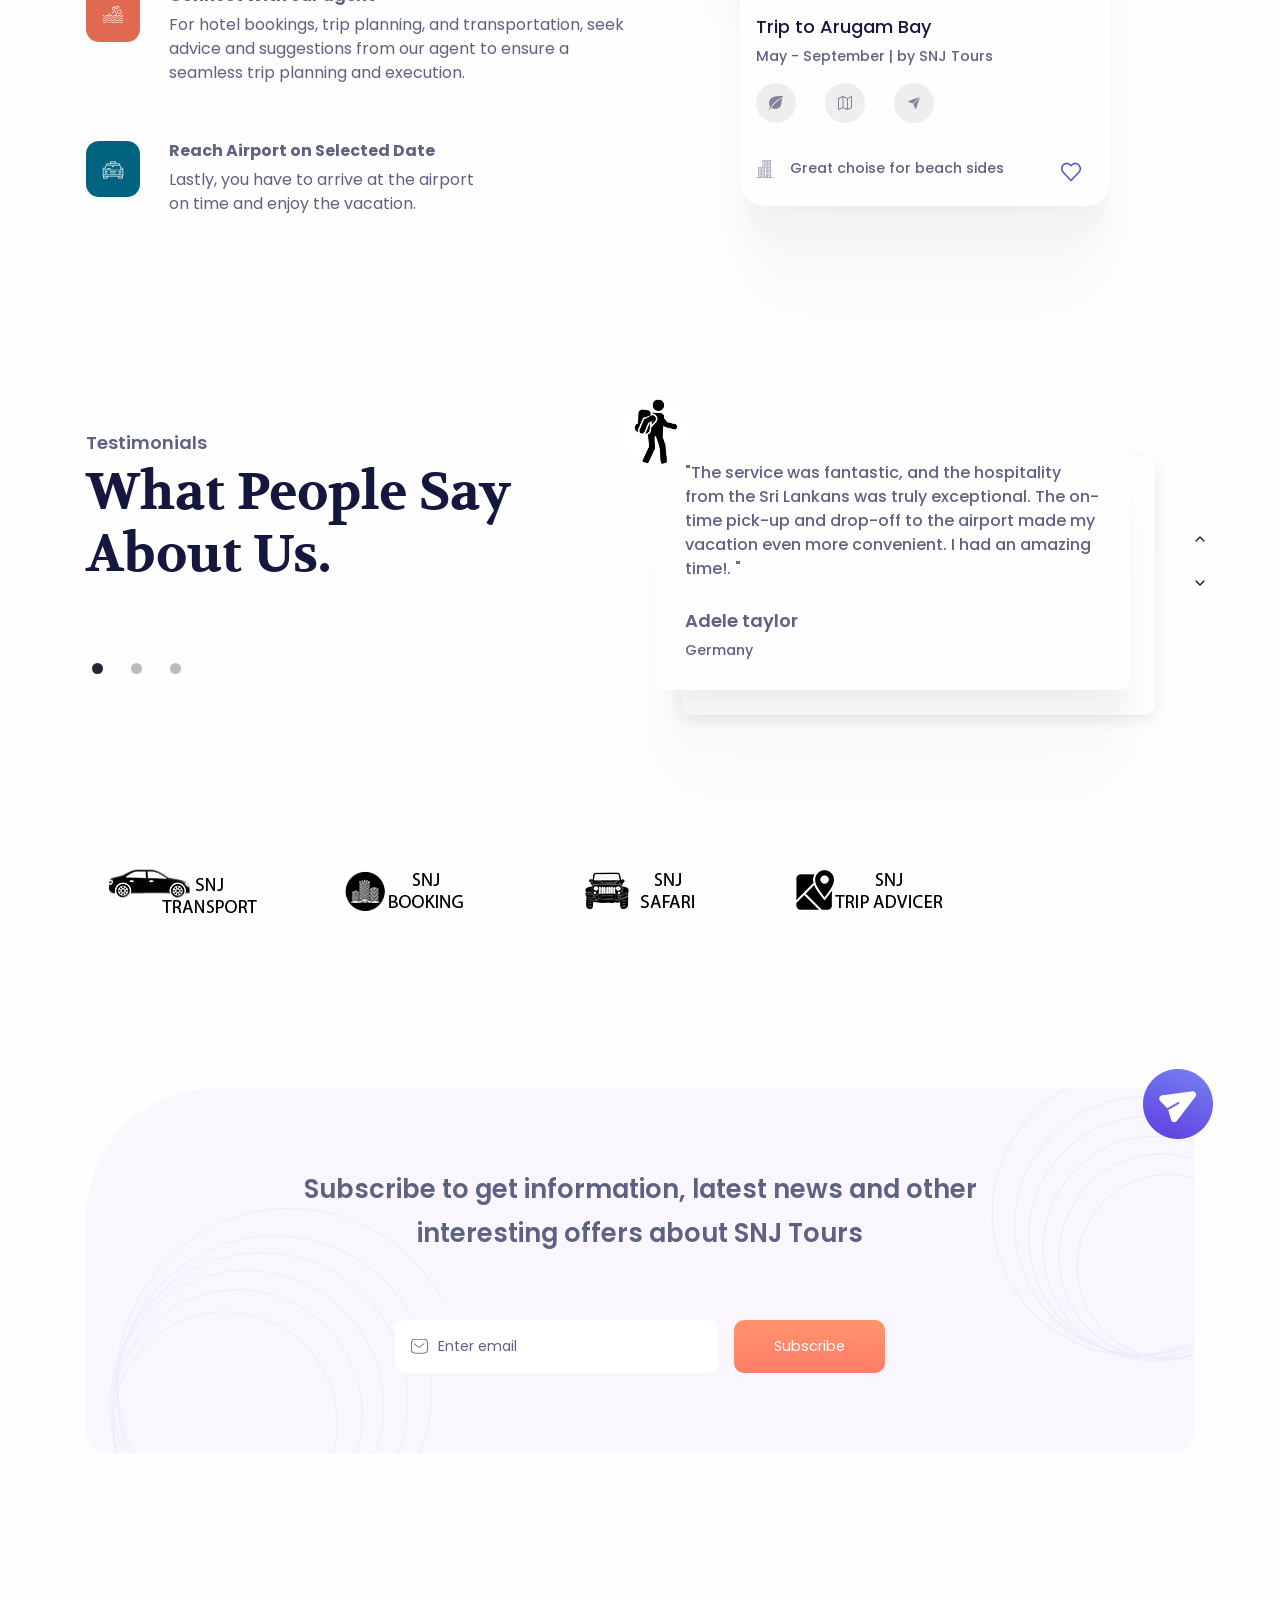
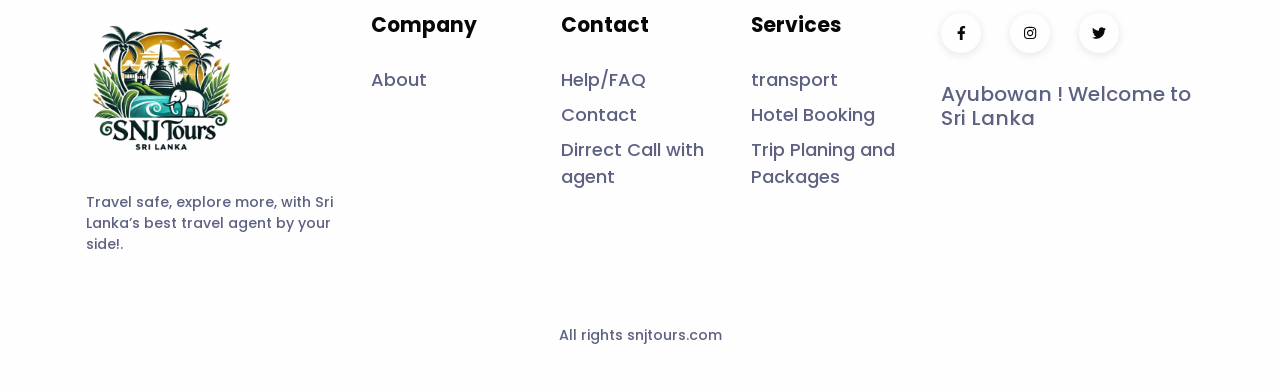
==== commit 8fd62391: "#" ====
--- a/public/index.html
+++ b/public/index.html
@@ -1,396 +1,497 @@
 <!DOCTYPE html>
 <html lang="en-US" dir="ltr">
 
-  <head>
-    <meta charset="utf-8">
-    <meta http-equiv="X-UA-Compatible" content="IE=edge">
-    <meta name="viewport" content="width=device-width, initial-scale=1">
-
-
-    <!-- ===============================================-->
-    <!--    Document Title-->
-    <!-- ===============================================-->
-    <title>SNJ Travel Sri Lanka</title>
-
-
-    <!-- ===============================================-->
-    <!--    Favicons-->
-    <!-- ===============================================-->
-    <link rel="apple-touch-icon" sizes="180x180" href="assets/img/favicons/apple-touch-icon.png">
-    <link rel="icon" type="image/png" sizes="32x32" href="assets/img/favicons/favicon-32x32.png">
-    <link rel="icon" type="image/png" sizes="16x16" href="assets/img/favicons/favicon-16x16.png">
-    <link rel="shortcut icon" type="image/x-icon" href="assets/img/favicons/favicon.ico">
-    <link rel="manifest" href="assets/img/favicons/manifest.json">
-    <meta name="msapplication-TileImage" content="assets/img/favicons/mstile-150x150.png">
-    <meta name="theme-color" content="#ffffff">
-
-
-    <!-- ===============================================-->
-    <!--    Stylesheets-->
-    <!-- ===============================================-->
-    <link href="assets/css/theme.css" rel="stylesheet" />
-    <link href="widjet.css" rel="stylesheet" />
-
-  </head>
-
-
-  <body>
-
-    <!-- ===============================================-->
-    <!--    Main Content-->
-    <!-- ===============================================-->
-    <main class="main" id="top">
-      <nav class="navbar navbar-expand-lg navbar-light fixed-top py-5 d-block" data-navbar-on-scroll="data-navbar-on-scroll">
-        <div class="container"><a class="navbar-brand" href="index.html"><img src="assets/img/logo.png" height="120" alt="logo" /></a>
-          <button class="navbar-toggler" type="button" data-bs-toggle="collapse" data-bs-target="#navbarSupportedContent" aria-controls="navbarSupportedContent" aria-expanded="false" aria-label="Toggle navigation"><span class="navbar-toggler-icon"> </span></button>
-          <div class="collapse navbar-collapse border-top border-lg-0 mt-4 mt-lg-0" id="navbarSupportedContent">
-            <ul class="navbar-nav ms-auto pt-2 pt-lg-0 font-base align-items-lg-center align-items-start">
-              <li class="nav-item px-3 px-xl-4"><a class="nav-link fw-medium" aria-current="page" href="#service">Service</a></li>
-              <li class="nav-item px-3 px-xl-4"><a class="nav-link fw-medium" aria-current="page" href="#destination">Destination</a></li>
-              <li class="nav-item px-3 px-xl-4"><a class="nav-link fw-medium" aria-current="page" href="#booking">Booking</a></li>
-              <li class="nav-item px-3 px-xl-4"><a class="nav-link fw-medium" aria-current="page" href="#testimonial">Testimonial</a></li>
-              <li class="nav-item px-3 px-xl-4"><a class="nav-link fw-medium" aria-current="page" href="#!">Login</a></li>
-              <li class="nav-item px-3 px-xl-4"><a class="btn btn-outline-dark order-1 order-lg-0 fw-medium" href="#!">Sign Up</a></li>
-              <li class="nav-item dropdown px-3 px-lg-0"> <a class="d-inline-block ps-0 py-2 pe-3 text-decoration-none dropdown-toggle fw-medium" href="#" id="navbarDropdown" role="button" data-bs-toggle="dropdown" aria-expanded="false">EN</a>
-                <ul class="dropdown-menu dropdown-menu-end border-0 shadow-lg" style="border-radius:0.3rem;" aria-labelledby="navbarDropdown">
-                  <li><a class="dropdown-item" href="#!">EN</a></li>
-                </ul>
-              </li>
-            </ul>
-          </div>
-        </div>
-      </nav>
-      <section style="padding-top: 7rem;">
-        <div class="bg-holder" style="background-image:url(assets/img/hero/hero-bg.svg);">
-        </div>
-        <!--/.bg-holder-->
-
-        <div class="container">
-          <div class="row align-items-center">
-            <div class="col-md-5 col-lg-6 order-0 order-md-1 text-end"><img class="pt-7 pt-md-0 hero-img" src="assets/img/hero/hero-img.png" alt="hero-header" /></div>
-            <div class="col-md-7 col-lg-6 text-md-start text-center py-6">
-              <h4 class="fw-bold text-danger mb-3">“From Beaches to Hills, We Take You There.</h4>
-              <h1 class="hero-title">Welcome To Sri Lanka 🇱🇰</h1>
-              <p class="mb-4 fw-medium">At SNJ Tours, we are dedicated to making your journey through Sri Lanka seamless, exciting, and unforgettable. Whether you’re arriving to explore our pristine beaches, lush hills, or exotic wildlife, we provide reliable transport services and customized trip planning to suit your travel needs.</p>
-              <div class="text-center text-md-start"> <a class="btn btn-primary btn-lg me-md-4 mb-3 mb-md-0 border-0 primary-btn-shadow" href="mailto:contact@snjtours.com" role="button">Plan your trip and get pricing</a>
-                <div class="w-100 d-block d-md-none"></div><a href="#!" role="button" data-bs-toggle="modal" data-bs-target="#popupVideo"><span class="btn btn-danger round-btn-lg rounded-circle me-3 danger-btn-shadow"> <img src="assets/img/hero/play.svg" width="15" alt="paly"/></span></a><span class="fw-medium">Play Demo</span>
-                <div class="modal fade" id="popupVideo" tabindex="-1" aria-labelledby="popupVideo" aria-hidden="true">
-                  <div class="modal-dialog modal-dialog-centered modal-lg">
-                    <div class="modal-content">
-                      <iframe class="rounded" style="width:100%;max-height:500px;" height="500px" src="https://www.youtube.com/embed/-ozcyYFhnHg" title="YouTube video player" allow="accelerometer; autoplay; clipboard-write; encrypted-media; gyroscope; picture-in-picture" allowfullscreen="allowfullscreen"></iframe>
+<head>
+  <meta charset="utf-8">
+  <meta http-equiv="X-UA-Compatible" content="IE=edge">
+  <meta name="viewport" content="width=device-width, initial-scale=1">
+
+
+  <!-- ===============================================-->
+  <!--    Document Title-->
+  <!-- ===============================================-->
+  <title>SNJ Travel Sri Lanka</title>
+
+
+  <!-- ===============================================-->
+  <!--    Favicons-->
+  <!-- ===============================================-->
+  <link rel="apple-touch-icon" sizes="180x180" href="assets/img/favicons/apple-touch-icon.png">
+  <link rel="icon" type="image/png" sizes="32x32" href="assets/img/favicons/favicon-32x32.png">
+  <link rel="icon" type="image/png" sizes="16x16" href="assets/img/favicons/favicon-16x16.png">
+  <link rel="shortcut icon" type="image/x-icon" href="assets/img/favicons/favicon.ico">
+  <link rel="manifest" href="assets/img/favicons/manifest.json">
+  <meta name="msapplication-TileImage" content="assets/img/favicons/mstile-150x150.png">
+  <meta name="theme-color" content="#ffffff">
+
+
+  <!-- ===============================================-->
+  <!--    Stylesheets-->
+  <!-- ===============================================-->
+  <link href="assets/css/theme.css" rel="stylesheet" />
+  <link href="widjet.css" rel="stylesheet" />
+
+</head>
+
+
+<body>
+
+  <!-- ===============================================-->
+  <!--    Main Content-->
+  <!-- ===============================================-->
+  <main class="main" id="top">
+    <nav class="navbar navbar-expand-lg navbar-light fixed-top py-5 d-block"
+      data-navbar-on-scroll="data-navbar-on-scroll">
+      <div class="container"><a class="navbar-brand" href="index.html"><img src="assets/img/logo.png" height="120"
+            alt="logo" /></a>
+        <button class="navbar-toggler" type="button" data-bs-toggle="collapse" data-bs-target="#navbarSupportedContent"
+          aria-controls="navbarSupportedContent" aria-expanded="false" aria-label="Toggle navigation"><span
+            class="navbar-toggler-icon"> </span></button>
+        <div class="collapse navbar-collapse border-top border-lg-0 mt-4 mt-lg-0" id="navbarSupportedContent">
+          <ul class="navbar-nav ms-auto pt-2 pt-lg-0 font-base align-items-lg-center align-items-start">
+            <li class="nav-item px-3 px-xl-4"><a class="nav-link fw-medium" aria-current="page"
+                href="#service">Service</a></li>
+            <li class="nav-item px-3 px-xl-4"><a class="nav-link fw-medium" aria-current="page"
+                href="#destination">Destination</a></li>
+            <li class="nav-item px-3 px-xl-4"><a class="nav-link fw-medium" aria-current="page"
+                href="#booking">Booking</a></li>
+            <li class="nav-item px-3 px-xl-4"><a class="nav-link fw-medium" aria-current="page"
+                href="#testimonial">Testimonial</a></li>
+            <li class="nav-item px-3 px-xl-4"><a class="nav-link fw-medium" aria-current="page" href="./review/">Rate Us</a></li>
+           <!-- <li class="nav-item px-3 px-xl-4"><a class="btn btn-outline-dark order-1 order-lg-0 fw-medium"
+                href="./review/">Sign Up</a></li>
+            <li class="nav-item dropdown px-3 px-lg-0"> <a
+                class="d-inline-block ps-0 py-2 pe-3 text-decoration-none dropdown-toggle fw-medium" href="#"
+                id="navbarDropdown" role="button" data-bs-toggle="dropdown" aria-expanded="false">EN</a>
+              <ul class="dropdown-menu dropdown-menu-end border-0 shadow-lg" style="border-radius:0.3rem;"
+                aria-labelledby="navbarDropdown">
+                <li><a class="dropdown-item" href="#!">EN</a></li>
+              </ul>
+            </li> -->
+          </ul>
+        </div>
+      </div>
+    </nav>
+    <section style="padding-top: 7rem;">
+      <div class="bg-holder" style="background-image:url(assets/img/hero/hero-bg.svg);">
+      </div>
+      <!--/.bg-holder-->
+
+      <div class="container">
+        <div class="row align-items-center">
+          <div class="col-md-5 col-lg-6 order-0 order-md-1 text-end"><img class="pt-7 pt-md-0 hero-img"
+              src="assets/img/hero/hero-img.png" alt="hero-header" /></div>
+          <div class="col-md-7 col-lg-6 text-md-start text-center py-6">
+            <h4 class="fw-bold text-danger mb-3">“From Beaches to Hills, We Take You There.</h4>
+            <h1 class="hero-title">Welcome To Sri Lanka 🇱🇰</h1>
+            <p class="mb-4 fw-medium">At SNJ Tours, we are dedicated to making your journey through Sri Lanka seamless,
+              exciting, and unforgettable. Whether you’re arriving to explore our pristine beaches, lush hills, or
+              exotic wildlife, we provide reliable transport services and customized trip planning to suit your travel
+              needs.</p>
+            <div class="text-center text-md-start"> <a
+                class="btn btn-primary btn-lg me-md-4 mb-3 mb-md-0 border-0 primary-btn-shadow"
+                href="mailto:contact@snjtours.com" role="button">Plan your trip and get pricing</a>
+              <div class="w-100 d-block d-md-none"></div><a href="#!" role="button" data-bs-toggle="modal"
+                data-bs-target="#popupVideo"><span
+                  class="btn btn-danger round-btn-lg rounded-circle me-3 danger-btn-shadow"> <img
+                    src="assets/img/hero/play.svg" width="15" alt="paly" /></span></a><span class="fw-medium">Play
+                Demo</span>
+              <div class="modal fade" id="popupVideo" tabindex="-1" aria-labelledby="popupVideo" aria-hidden="true">
+                <div class="modal-dialog modal-dialog-centered modal-lg">
+                  <div class="modal-content">
+                    <iframe class="rounded" style="width:100%;max-height:500px;" height="500px"
+                      src="https://www.youtube.com/embed/-ozcyYFhnHg" title="YouTube video player"
+                      allow="accelerometer; autoplay; clipboard-write; encrypted-media; gyroscope; picture-in-picture"
+                      allowfullscreen="allowfullscreen"></iframe>
+                  </div>
+                </div>
+              </div>
+            </div>
+          </div>
+        </div>
+      </div>
+    </section>
+
+
+    <!-- ============================================-->
+    <!-- <section> begin ============================-->
+    <section class="pt-5 pt-md-9" id="service">
+
+      <div class="container">
+        <div class="position-absolute z-index--1 end-0 d-none d-lg-block"><img src="assets/img/category/shape.svg"
+            style="max-width: 200px" alt="service" /></div>
+        <div class="mb-7 text-center">
+          <h5 class="text-secondary">CATEGORY </h5>
+          <h3 class="fs-xl-10 fs-lg-8 fs-7 fw-bold font-cursive text-capitalize">We Offer Best Services</h3>
+        </div>
+        <div class="row">
+          <div class="col-lg-3 col-sm-6 mb-6">
+            <div class="card service-card shadow-hover rounded-3 text-center align-items-center">
+              <div class="card-body p-xxl-5 p-4"> <img src="assets/img/category/icon1.png" width="75" alt="Service" />
+                <h4 class="mb-3">Airport Transfers</h4>
+                <p class="mb-0 fw-medium">Hassle-free pickups and drop-offs to ensure a smooth start or end to your
+                  trip.</p>
+              </div>
+            </div>
+          </div>
+          <div class="col-lg-3 col-sm-6 mb-6">
+            <div class="card service-card shadow-hover rounded-3 text-center align-items-center">
+              <div class="card-body p-xxl-5 p-4"> <img src="assets/img/category/icon2.png" width="75" alt="Service" />
+                <h4 class="mb-3">Beachside Getaways</h4>
+                <p class="mb-0 fw-medium">Discover Sri Lanka’s world-renowned coastal beauty, from golden sands to
+                  turquoise waters.</p>
+              </div>
+            </div>
+          </div>
+          <div class="col-lg-3 col-sm-6 mb-6">
+            <div class="card service-card shadow-hover rounded-3 text-center align-items-center">
+              <div class="card-body p-xxl-5 p-4"> <img src="assets/img/category/icon3.png" width="75" alt="Service" />
+                <h4 class="mb-3">Hill Country Escapes</h4>
+                <p class="mb-0 fw-medium">Traverse the breathtaking highlands, dotted with tea plantations, waterfalls,
+                  and serene vistas.</p>
+              </div>
+            </div>
+          </div>
+          <div class="col-lg-3 col-sm-6 mb-6">
+            <div class="card service-card shadow-hover rounded-3 text-center align-items-center">
+              <div class="card-body p-xxl-5 p-4"> <img src="assets/img/category/icon4.png" width="75" alt="Service" />
+                <h4 class="mb-3">Wildlife Safaris</h4>
+                <p class="mb-0 fw-medium">Experience thrilling adventures in national parks, home to elephants,
+                  leopards, and diverse wildlife.</p>
+              </div>
+            </div>
+          </div>
+        </div>
+      </div><!-- end of .container-->
+
+    </section>
+    <!-- <section> close ============================-->
+    <!-- ============================================-->
+
+
+
+
+    <!-- ============================================-->
+    <div id="chat-widget" onclick="goToContact()">
+      Chat with 24h AI Assitant &nbsp; <i class="fas fa-comment"></i>
+    </div>
+    <script src="https://static.elfsight.com/platform/platform.js" async></script>
+    <div class="elfsight-app-0f92d308-d614-4bb2-97c1-ea4715e857b8" data-elfsight-app-lazy></div>
+    <!-- <section> begin ============================-->
+    <section class="pt-5" id="destination">
+
+      <div class="container">
+        <div class="position-absolute start-100 bottom-0 translate-middle-x d-none d-xl-block ms-xl-n4"><img
+            src="assets/img/dest/shape.svg" alt="destination" /></div>
+        <div class="mb-7 text-center">
+          <h5 class="text-secondary">Top Selling </h5>
+          <h3 class="fs-xl-10 fs-lg-8 fs-7 fw-bold font-cursive text-capitalize">Top Destinations</h3>
+        </div>
+        <div class="row">
+          <div class="col-md-4 mb-4">
+            <div class="card overflow-hidden shadow"> <img class="card-img-top" src="assets/img/dest/dest1.jpg"
+                alt="Mirissa, Sri Lanka" />
+              <div class="card-body py-4 px-3">
+                <div class="d-flex flex-column flex-lg-row justify-content-between mb-3">
+                  <h4 class="text-secondary fw-medium"><a class="link-900 text-decoration-none stretched-link"
+                      href="#!">Mirissa , Sri Lanka</a></h4><span class="fs-1 fw-medium"></span>
+                </div>
+                <p>Mirissa, located on Sri Lanka’s southern coast, is a tropical paradise renowned for its stunning
+                  beaches and laid-back vibe. Its crescent-shaped bay offers golden sands, turquoise waters, and swaying
+                  palm trees, making it perfect for sunbathing, swimming, and relaxing.
+
+                  Mirissa is also a hotspot for marine adventures. It’s one of the best places in Sri Lanka for whale
+                  watching, where you can spot majestic blue whales, sperm whales, and dolphins. The nearby Parrot Rock
+                  offers stunning sunset views, while beachfront restaurants serve fresh seafood and local delicacies,
+                  creating a perfect blend of relaxation and adventure in this coastal haven.</p>
+                <div class="d-flex align-items-center"> <img src="assets/img/dest/navigation.svg"
+                    style="margin-right: 14px" width="20" alt="navigation" /><span class="fs-0 fw-medium">2 Days
+                    Trip</span></div>
+              </div>
+            </div>
+          </div>
+          <div class="col-md-4 mb-4">
+            <div class="card overflow-hidden shadow"> <img class="card-img-top" src="assets/img/dest/dest2.jpg"
+                alt="London, UK" />
+              <div class="card-body py-4 px-3">
+                <div class="d-flex flex-column flex-lg-row justify-content-between mb-3">
+                  <h4 class="text-secondary fw-medium"><a class="link-900 text-decoration-none stretched-link"
+                      href="#!">Ella, Sri Lanka</a></h4><span class="fs-1 fw-medium"></span>
+                </div>
+                <p>Ella, Sri Lanka, is a charming hill town surrounded by misty mountains and lush greenery, offering
+                  serene escapes and adventure. Known for its iconic train ride, the journey to Ella winds through
+                  picturesque tea plantations, waterfalls, and tunnels, making it one of the most scenic train routes in
+                  the world.
+
+                  Ella itself is a treasure trove of attractions: hike to Little Adam’s Peak for breathtaking panoramic
+                  views, visit the engineering marvel of the Nine Arches Bridge, and immerse yourself in the natural
+                  beauty of Ravana Falls. The town also serves as a base for exploring Ella Rock and the Dowa Rock
+                  Temple, blending nature, history, and culture into an unforgettable experience.</p>
+                <div class="d-flex align-items-center"> <img src="assets/img/dest/navigation.svg"
+                    style="margin-right: 14px" width="20" alt="navigation" /><span class="fs-0 fw-medium">2 Days
+                    Trip</span></div>
+              </div>
+            </div>
+          </div>
+          <div class="col-md-4 mb-4">
+            <div class="card overflow-hidden shadow"> <img class="card-img-top" src="assets/img/dest/dest3.jpg"
+                alt="Full Europe" />
+              <div class="card-body py-4 px-3">
+                <div class="d-flex flex-column flex-lg-row justify-content-between mb-3">
+                  <h4 class="text-secondary fw-medium"><a class="link-900 text-decoration-none stretched-link"
+                      href="#!">Wildlife Safari</a></h4><span class="fs-1 fw-medium"></span>
+
+                </div>
+                <p>Sri Lanka is a wildlife lover’s paradise, offering unforgettable safari experiences across its
+                  national parks. Yala National Park, famed for having one of the highest leopard densities in the
+                  world, also boasts elephants, sloth bears, and a variety of bird species. Udawalawe National Park is
+                  renowned for its large herds of elephants, ideal for close encounters in their natural habitat.
+                  Wilpattu National Park, the largest in Sri Lanka, features unique “willus” (natural lakes) and is home
+                  to leopards, spotted deer, and diverse avian life. Each park offers unique landscapes and thrilling
+                  opportunities to explore Sri Lanka’s rich biodiversity.</p>
+                <div class="d-flex align-items-center"> <img src="assets/img/dest/navigation.svg"
+                    style="margin-right: 14px" width="20" alt="navigation" /><span class="fs-0 fw-medium">2 Days
+                    Trip</span></div>
+              </div>
+            </div>
+          </div>
+        </div>
+      </div><!-- end of .container-->
+
+    </section>
+    <!-- <section> close ============================-->
+    <!-- ============================================-->
+
+
+
+
+    <!-- ============================================-->
+    <!-- <section> begin ============================-->
+    <section id="booking">
+
+      <div class="container">
+        <div class="row align-items-center">
+          <div class="col-lg-6">
+            <div class="mb-4 text-start">
+              <h5 class="text-secondary">Easy and Fast </h5>
+              <h3 class="fs-xl-10 fs-lg-8 fs-7 fw-bold font-cursive text-capitalize">Book your next trip in 3 easy steps
+              </h3>
+            </div>
+            <div class="d-flex align-items-start mb-5">
+              <div class="bg-primary me-sm-4 me-3 p-3" style="border-radius: 13px"> <img
+                  src="assets/img/steps/selection.svg" width="22" alt="steps" /></div>
+              <div class="flex-1">
+                <h5 class="text-secondary fw-bold fs-0">Choose Destination</h5>
+                <p>Choose your favourite places. No matter <br class="d-none d-sm-block"> where you travel.</p>
+              </div>
+            </div>
+            <div class="d-flex align-items-start mb-5">
+              <div class="bg-danger me-sm-4 me-3 p-3" style="border-radius: 13px"> <img
+                  src="assets/img/steps/water-sport.svg" width="22" alt="steps" /></div>
+              <div class="flex-1">
+                <h5 class="text-secondary fw-bold fs-0">Connect With our agent</h5>
+                <p>For hotel bookings, trip planning, and transportation, seek <br class="d-none d-sm-block"> advice and
+                  suggestions from our agent to ensure a seamless trip planning and execution.
+                </p>
+              </div>
+            </div>
+            <div class="d-flex align-items-start mb-5">
+              <div class="bg-info me-sm-4 me-3 p-3" style="border-radius: 13px"> <img src="assets/img/steps/taxi.svg"
+                  width="22" alt="steps" /></div>
+              <div class="flex-1">
+                <h5 class="text-secondary fw-bold fs-0">Reach Airport on Selected Date</h5>
+                <p>Lastly, you have to arrive at the airport <br class="d-none d-sm-block"> on time and enjoy the
+                  vacation.</p>
+              </div>
+            </div>
+          </div>
+          <div class="col-lg-6 d-flex justify-content-center align-items-start">
+            <div class="card position-relative shadow" style="max-width: 370px;">
+              <div class="position-absolute z-index--1 me-10 me-xxl-0" style="right:-160px;top:-210px;"> <img
+                  src="assets/img/steps/bg.png" style="max-width:550px;" alt="shape" /></div>
+              <div class="card-body p-3"> <img class="mb-4 mt-2 rounded-2 w-100" src="assets/img/steps/booking-img.jpg"
+                  alt="booking" />
+                <div>
+                  <h5 class="fw-medium">Trip to Arugam Bay</h5>
+                  <p class="fs--1 mb-3 fw-medium">May - September | by SNJ Tours</p>
+                  <div class="icon-group mb-4"> <span class="btn icon-item"> <img src="assets/img/steps/leaf.svg"
+                        alt="" /></span><span class="btn icon-item"> <img src="assets/img/steps/map.svg"
+                        alt="" /></span><span class="btn icon-item"> <img src="assets/img/steps/send.svg"
+                        alt="" /></span>
+                  </div>
+                  <div class="d-flex align-items-center justify-content-between">
+                    <div class="d-flex align-items-center mt-n1"><img class="me-3" src="assets/img/steps/building.svg"
+                        width="18" alt="building" /><span class="fs--1 fw-medium">Great choise for beach sides</span>
                     </div>
-                  </div>
-                </div>
-              </div>
-            </div>
-          </div>
-        </div>
-      </section>
-
-
-      <!-- ============================================-->
-      <!-- <section> begin ============================-->
-      <section class="pt-5 pt-md-9" id="service">
-
-        <div class="container">
-          <div class="position-absolute z-index--1 end-0 d-none d-lg-block"><img src="assets/img/category/shape.svg" style="max-width: 200px" alt="service" /></div>
-          <div class="mb-7 text-center">
-            <h5 class="text-secondary">CATEGORY </h5>
-            <h3 class="fs-xl-10 fs-lg-8 fs-7 fw-bold font-cursive text-capitalize">We Offer Best Services</h3>
-          </div>
-          <div class="row">
-            <div class="col-lg-3 col-sm-6 mb-6">
-              <div class="card service-card shadow-hover rounded-3 text-center align-items-center">
-                <div class="card-body p-xxl-5 p-4"> <img src="assets/img/category/icon1.png" width="75" alt="Service" />
-                  <h4 class="mb-3">Airport Transfers</h4>
-                  <p class="mb-0 fw-medium">Hassle-free pickups and drop-offs to ensure a smooth start or end to your trip.</p>
-                </div>
-              </div>
-            </div>
-            <div class="col-lg-3 col-sm-6 mb-6">
-              <div class="card service-card shadow-hover rounded-3 text-center align-items-center">
-                <div class="card-body p-xxl-5 p-4"> <img src="assets/img/category/icon2.png" width="75" alt="Service" />
-                  <h4 class="mb-3">Beachside Getaways</h4>
-                  <p class="mb-0 fw-medium">Discover Sri Lanka’s world-renowned coastal beauty, from golden sands to turquoise waters.</p>
-                </div>
-              </div>
-            </div>
-            <div class="col-lg-3 col-sm-6 mb-6">
-              <div class="card service-card shadow-hover rounded-3 text-center align-items-center">
-                <div class="card-body p-xxl-5 p-4"> <img src="assets/img/category/icon3.png" width="75" alt="Service" />
-                  <h4 class="mb-3">Hill Country Escapes</h4>
-                  <p class="mb-0 fw-medium">Traverse the breathtaking highlands, dotted with tea plantations, waterfalls, and serene vistas.</p>
-                </div>
-              </div>
-            </div>
-            <div class="col-lg-3 col-sm-6 mb-6">
-              <div class="card service-card shadow-hover rounded-3 text-center align-items-center">
-                <div class="card-body p-xxl-5 p-4"> <img src="assets/img/category/icon4.png" width="75" alt="Service" />
-                  <h4 class="mb-3">Wildlife Safaris</h4>
-                  <p class="mb-0 fw-medium">Experience thrilling adventures in national parks, home to elephants, leopards, and diverse wildlife.</p>
-                </div>
-              </div>
-            </div>
-          </div>
-        </div><!-- end of .container-->
-
-      </section>
-      <!-- <section> close ============================-->
-      <!-- ============================================-->
-
-
-
-
-      <!-- ============================================-->
-      <div id="chat-widget" onclick="goToContact()">
-        Chat with 24h AI Assitant  &nbsp; <i class="fas fa-comment"></i>
-    </div>
-      <script src="https://static.elfsight.com/platform/platform.js" async></script>
-      <div class="elfsight-app-0f92d308-d614-4bb2-97c1-ea4715e857b8" data-elfsight-app-lazy></div>
-      <!-- <section> begin ============================-->
-      <section class="pt-5" id="destination">
-
-        <div class="container">
-          <div class="position-absolute start-100 bottom-0 translate-middle-x d-none d-xl-block ms-xl-n4"><img src="assets/img/dest/shape.svg" alt="destination" /></div>
-          <div class="mb-7 text-center">
-            <h5 class="text-secondary">Top Selling </h5>
-            <h3 class="fs-xl-10 fs-lg-8 fs-7 fw-bold font-cursive text-capitalize">Top Destinations</h3>
-          </div>
-          <div class="row">
-            <div class="col-md-4 mb-4">
-              <div class="card overflow-hidden shadow"> <img class="card-img-top" src="assets/img/dest/dest1.jpg" alt="Mirissa, Sri Lanka" />
-                <div class="card-body py-4 px-3">
-                  <div class="d-flex flex-column flex-lg-row justify-content-between mb-3">
-                    <h4 class="text-secondary fw-medium"><a class="link-900 text-decoration-none stretched-link" href="#!">Mirissa , Sri Lanka</a></h4><span class="fs-1 fw-medium"></span>
-                  </div>
-                  <p>Mirissa, located on Sri Lanka’s southern coast, is a tropical paradise renowned for its stunning beaches and laid-back vibe. Its crescent-shaped bay offers golden sands, turquoise waters, and swaying palm trees, making it perfect for sunbathing, swimming, and relaxing.
-
-                    Mirissa is also a hotspot for marine adventures. It’s one of the best places in Sri Lanka for whale watching, where you can spot majestic blue whales, sperm whales, and dolphins. The nearby Parrot Rock offers stunning sunset views, while beachfront restaurants serve fresh seafood and local delicacies, creating a perfect blend of relaxation and adventure in this coastal haven.</p>
-                  <div class="d-flex align-items-center"> <img src="assets/img/dest/navigation.svg" style="margin-right: 14px" width="20" alt="navigation" /><span class="fs-0 fw-medium">2 Days Trip</span></div>
-                </div>
-              </div>
-            </div>
-            <div class="col-md-4 mb-4">
-              <div class="card overflow-hidden shadow"> <img class="card-img-top" src="assets/img/dest/dest2.jpg" alt="London, UK" />
-                <div class="card-body py-4 px-3">
-                  <div class="d-flex flex-column flex-lg-row justify-content-between mb-3">
-                    <h4 class="text-secondary fw-medium"><a class="link-900 text-decoration-none stretched-link" href="#!">Ella, Sri Lanka</a></h4><span class="fs-1 fw-medium"></span>
-                  </div>
-                  <p>Ella, Sri Lanka, is a charming hill town surrounded by misty mountains and lush greenery, offering serene escapes and adventure. Known for its iconic train ride, the journey to Ella winds through picturesque tea plantations, waterfalls, and tunnels, making it one of the most scenic train routes in the world.
-
-                    Ella itself is a treasure trove of attractions: hike to Little Adam’s Peak for breathtaking panoramic views, visit the engineering marvel of the Nine Arches Bridge, and immerse yourself in the natural beauty of Ravana Falls. The town also serves as a base for exploring Ella Rock and the Dowa Rock Temple, blending nature, history, and culture into an unforgettable experience.</p>
-                  <div class="d-flex align-items-center"> <img src="assets/img/dest/navigation.svg" style="margin-right: 14px" width="20" alt="navigation" /><span class="fs-0 fw-medium">2 Days Trip</span></div>
-                </div>
-              </div>
-            </div>
-            <div class="col-md-4 mb-4">
-              <div class="card overflow-hidden shadow"> <img class="card-img-top" src="assets/img/dest/dest3.jpg" alt="Full Europe" />
-                <div class="card-body py-4 px-3">
-                  <div class="d-flex flex-column flex-lg-row justify-content-between mb-3">
-                    <h4 class="text-secondary fw-medium"><a class="link-900 text-decoration-none stretched-link" href="#!">Wildlife Safari</a></h4><span class="fs-1 fw-medium"></span>
-          
-                  </div>
-                  <p>Sri Lanka is a wildlife lover’s paradise, offering unforgettable safari experiences across its national parks. Yala National Park, famed for having one of the highest leopard densities in the world, also boasts elephants, sloth bears, and a variety of bird species. Udawalawe National Park is renowned for its large herds of elephants, ideal for close encounters in their natural habitat. Wilpattu National Park, the largest in Sri Lanka, features unique “willus” (natural lakes) and is home to leopards, spotted deer, and diverse avian life. Each park offers unique landscapes and thrilling opportunities to explore Sri Lanka’s rich biodiversity.</p>
-                  <div class="d-flex align-items-center"> <img src="assets/img/dest/navigation.svg" style="margin-right: 14px" width="20" alt="navigation" /><span class="fs-0 fw-medium">2 Days Trip</span></div>
-                </div>
-              </div>
-            </div>
-          </div>
-        </div><!-- end of .container-->
-
-      </section>
-      <!-- <section> close ============================-->
-      <!-- ============================================-->
-
-
-
-
-      <!-- ============================================-->
-      <!-- <section> begin ============================-->
-      <section id="booking">
-
-        <div class="container">
-          <div class="row align-items-center">
-            <div class="col-lg-6">
-              <div class="mb-4 text-start">
-                <h5 class="text-secondary">Easy and Fast </h5>
-                <h3 class="fs-xl-10 fs-lg-8 fs-7 fw-bold font-cursive text-capitalize">Book your next trip in 3 easy steps</h3>
-              </div>
-              <div class="d-flex align-items-start mb-5">
-                <div class="bg-primary me-sm-4 me-3 p-3" style="border-radius: 13px"> <img src="assets/img/steps/selection.svg" width="22" alt="steps" /></div>
-                <div class="flex-1">
-                  <h5 class="text-secondary fw-bold fs-0">Choose Destination</h5>
-                  <p>Choose your favourite places. No matter <br class="d-none d-sm-block"> where you travel.</p>
-                </div>
-              </div>
-              <div class="d-flex align-items-start mb-5">
-                <div class="bg-danger me-sm-4 me-3 p-3" style="border-radius: 13px"> <img src="assets/img/steps/water-sport.svg" width="22" alt="steps" /></div>
-                <div class="flex-1">
-                  <h5 class="text-secondary fw-bold fs-0">Connect With our agent</h5>
-                  <p>For hotel bookings, trip planning, and transportation, seek  <br class="d-none d-sm-block"> advice and suggestions from our agent to ensure a seamless trip planning and execution.
-                  </p>
-                </div>
-              </div>
-              <div class="d-flex align-items-start mb-5">
-                <div class="bg-info me-sm-4 me-3 p-3" style="border-radius: 13px"> <img src="assets/img/steps/taxi.svg" width="22" alt="steps" /></div>
-                <div class="flex-1">
-                  <h5 class="text-secondary fw-bold fs-0">Reach Airport on Selected Date</h5>
-                  <p>Lastly, you have to arrive at the airport <br class="d-none d-sm-block"> on time and enjoy the vacation.</p>
-                </div>
-              </div>
-            </div>
-            <div class="col-lg-6 d-flex justify-content-center align-items-start">
-              <div class="card position-relative shadow" style="max-width: 370px;">
-                <div class="position-absolute z-index--1 me-10 me-xxl-0" style="right:-160px;top:-210px;"> <img src="assets/img/steps/bg.png" style="max-width:550px;" alt="shape" /></div>
-                <div class="card-body p-3"> <img class="mb-4 mt-2 rounded-2 w-100" src="assets/img/steps/booking-img.jpg" alt="booking" />
-                  <div>
-                    <h5 class="fw-medium">Trip to Arugam Bay</h5>
-                    <p class="fs--1 mb-3 fw-medium">May - September | by SNJ Tours</p>
-                    <div class="icon-group mb-4"> <span class="btn icon-item"> <img src="assets/img/steps/leaf.svg" alt=""/></span><span class="btn icon-item"> <img src="assets/img/steps/map.svg" alt=""/></span><span class="btn icon-item"> <img src="assets/img/steps/send.svg" alt=""/></span>
-                    </div>
-                    <div class="d-flex align-items-center justify-content-between">
-                      <div class="d-flex align-items-center mt-n1"><img class="me-3" src="assets/img/steps/building.svg" width="18" alt="building" /><span class="fs--1 fw-medium">Great choise for beach sides</span></div>
-                      <div class="show-onhover position-relative">
-                        <div class="card hideEl shadow position-absolute end-0 start-xl-50 bottom-100 translate-xl-middle-x ms-3" style="width: 260px;border-radius:18px;">
-                          <div class="card-body py-3">
-                            <div class="d-flex">
-                              <div style="margin-right: 10px"> <img class="rounded-circle" src="assets/img/steps/favorite-placeholder.png" width="50" alt="favorite" /></div>
-                              <div>
-                                <p class="fs--1 mb-1 fw-medium">Ongoing </p>
-                                <h5 class="fw-medium mb-3">Trip to rome</h5>
-                                <h6 class="fs--1 fw-medium mb-2"><span>40%</span> completed</h6>
-                                <div class="progress" style="height: 6px;">
-                                  <div class="progress-bar" role="progressbar" style="width: 40%;" aria-valuenow="25" aria-valuemin="0" aria-valuemax="100"></div>
-                                </div>
+                    <div class="show-onhover position-relative">
+                      <div
+                        class="card hideEl shadow position-absolute end-0 start-xl-50 bottom-100 translate-xl-middle-x ms-3"
+                        style="width: 260px;border-radius:18px;">
+                        <div class="card-body py-3">
+                          <div class="d-flex">
+                            <div style="margin-right: 10px"> <img class="rounded-circle"
+                                src="assets/img/steps/favorite-placeholder.png" width="50" alt="favorite" /></div>
+                            <div>
+                              <p class="fs--1 mb-1 fw-medium">Ongoing </p>
+                              <h5 class="fw-medium mb-3">Trip to rome</h5>
+                              <h6 class="fs--1 fw-medium mb-2"><span>40%</span> completed</h6>
+                              <div class="progress" style="height: 6px;">
+                                <div class="progress-bar" role="progressbar" style="width: 40%;" aria-valuenow="25"
+                                  aria-valuemin="0" aria-valuemax="100"></div>
                               </div>
                             </div>
                           </div>
                         </div>
-                        <button class="btn"> <img src="assets/img/steps/heart.svg" width="20" alt="step" /></button>
+                      </div>
+                      <button class="btn"> <img src="assets/img/steps/heart.svg" width="20" alt="step" /></button>
+                    </div>
+                  </div>
+                </div>
+              </div>
+            </div>
+          </div>
+        </div>
+      </div><!-- end of .container-->
+
+    </section>
+    <!-- <section> close ============================-->
+    <!-- ============================================-->
+
+
+
+
+    <!-- ============================================-->
+    <!-- <section> begin ============================-->
+    <section id="testimonial">
+
+      <div class="container">
+        <div class="row">
+          <div class="col-lg-5">
+            <div class="mb-8 text-start">
+              <h5 class="text-secondary">Testimonials </h5>
+              <h3 class="fs-xl-10 fs-lg-8 fs-7 fw-bold font-cursive text-capitalize">What people say about Us.</h3>
+            </div>
+          </div>
+          <div class="col-lg-1"></div>
+          <div class="col-lg-6">
+            <div class="pe-7 ps-5 ps-lg-0">
+              <div class="carousel slide carousel-fade position-static" id="testimonialIndicator"
+                data-bs-ride="carousel">
+                <div class="carousel-indicators">
+                  <button class="active" type="button" data-bs-target="#testimonialIndicator" data-bs-slide-to="0"
+                    aria-current="true" aria-label="Testimonial 0"></button>
+                  <button class="false" type="button" data-bs-target="#testimonialIndicator" data-bs-slide-to="1"
+                    aria-current="true" aria-label="Testimonial 1"></button>
+                  <button class="false" type="button" data-bs-target="#testimonialIndicator" data-bs-slide-to="2"
+                    aria-current="true" aria-label="Testimonial 2"></button>
+                </div>
+                <div class="carousel-inner">
+                  <div class="carousel-item position-relative active">
+                    <div class="card shadow" style="border-radius:10px;">
+                      <div class="position-absolute start-0 top-0 translate-middle"> <img
+                          class="rounded-circle fit-cover" src="assets/img/testimonial/author.png" height="65"
+                          width="65" alt="" /></div>
+                      <div class="card-body p-4">
+                        <p class="fw-medium mb-4">&quot;The service was fantastic, and the hospitality from the Sri
+                          Lankans was truly exceptional. The on-time pick-up and drop-off to the airport made my
+                          vacation even more convenient. I had an amazing time!. &quot;</p>
+                        <h5 class="text-secondary">Adele taylor</h5>
+                        <p class="fw-medium fs--1 mb-0"> Germany </p>
                       </div>
                     </div>
-                  </div>
-                </div>
-              </div>
-            </div>
-          </div>
-        </div><!-- end of .container-->
-
-      </section>
-      <!-- <section> close ============================-->
-      <!-- ============================================-->
-
-
-
-
-      <!-- ============================================-->
-      <!-- <section> begin ============================-->
-      <section id="testimonial">
-
-        <div class="container">
-          <div class="row">
-            <div class="col-lg-5">
-              <div class="mb-8 text-start">
-                <h5 class="text-secondary">Testimonials </h5>
-                <h3 class="fs-xl-10 fs-lg-8 fs-7 fw-bold font-cursive text-capitalize">What people say about Us.</h3>
-              </div>
-            </div>
-            <div class="col-lg-1"></div>
-            <div class="col-lg-6">
-              <div class="pe-7 ps-5 ps-lg-0">
-                <div class="carousel slide carousel-fade position-static" id="testimonialIndicator" data-bs-ride="carousel">
-                  <div class="carousel-indicators">
-                    <button class="active" type="button" data-bs-target="#testimonialIndicator" data-bs-slide-to="0" aria-current="true" aria-label="Testimonial 0"></button>
-                    <button class="false" type="button" data-bs-target="#testimonialIndicator" data-bs-slide-to="1" aria-current="true" aria-label="Testimonial 1"></button>
-                    <button class="false" type="button" data-bs-target="#testimonialIndicator" data-bs-slide-to="2" aria-current="true" aria-label="Testimonial 2"></button>
-                  </div>
-                  <div class="carousel-inner">
-                    <div class="carousel-item position-relative active">
-                      <div class="card shadow" style="border-radius:10px;">
-                        <div class="position-absolute start-0 top-0 translate-middle"> <img class="rounded-circle fit-cover" src="assets/img/testimonial/author.png" height="65" width="65" alt="" /></div>
-                        <div class="card-body p-4">
-                          <p class="fw-medium mb-4">&quot;The service was fantastic, and the hospitality from the Sri Lankans was truly exceptional. The on-time pick-up and drop-off to the airport made my vacation even more convenient. I had an amazing time!. &quot;</p>
-                          <h5 class="text-secondary">Adele taylor</h5>
-                          <p class="fw-medium fs--1 mb-0"> Germany </p>
-                        </div>
+                    <div class="card shadow-sm position-absolute top-0 z-index--1 mb-3 w-100 h-100"
+                      style="border-radius:10px;transform:translate(25px, 25px)"> </div>
+                  </div>
+                  <div class="carousel-item position-relative ">
+                    <div class="card shadow" style="border-radius:10px;">
+                      <div class="position-absolute start-0 top-0 translate-middle"> <img
+                          class="rounded-circle fit-cover" src="assets/img/testimonial/author2.png" height="65"
+                          width="65" alt="" /></div>
+                      <div class="card-body p-4">
+                        <p class="fw-medium mb-4">&quot;"SNJ tours" is recognized as one of the finest travel agency in
+                          Sri Lanka. When it came to planning a trip, I found them to be dependable.&quot;</p>
+                        <h5 class="text-secondary">Thomas Wagon</h5>
+                        <p class="fw-medium fs--1 mb-0">United Kingdom</p>
                       </div>
-                      <div class="card shadow-sm position-absolute top-0 z-index--1 mb-3 w-100 h-100" style="border-radius:10px;transform:translate(25px, 25px)"> </div>
                     </div>
-                    <div class="carousel-item position-relative ">
-                      <div class="card shadow" style="border-radius:10px;">
-                        <div class="position-absolute start-0 top-0 translate-middle"> <img class="rounded-circle fit-cover" src="assets/img/testimonial/author2.png" height="65" width="65" alt="" /></div>
-                        <div class="card-body p-4">
-                          <p class="fw-medium mb-4">&quot;"SNJ tours" is recognized as one of the finest travel agency in Sri Lanka. When it came to planning a trip, I found them to be dependable.&quot;</p>
-                          <h5 class="text-secondary">Thomas Wagon</h5>
-                          <p class="fw-medium fs--1 mb-0">United Kingdom</p>
-                        </div>
+                    <div class="card shadow-sm position-absolute top-0 z-index--1 mb-3 w-100 h-100"
+                      style="border-radius:10px;transform:translate(25px, 25px)"> </div>
+                  </div>
+                  <div class="carousel-item position-relative ">
+                    <div class="card shadow" style="border-radius:10px;">
+                      <div class="position-absolute start-0 top-0 translate-middle"> <img
+                          class="rounded-circle fit-cover" src="assets/img/testimonial/author3.png" height="65"
+                          width="65" alt="" /></div>
+                      <div class="card-body p-4">
+                        <p class="fw-medium mb-4">&quot;I had an absolute blast at the wildlife safari in Sri Lanka! We
+                          spotted leopards and a bunch of other wild animals. The trip planner was fantastic, and the
+                          hospitality was top-notch. I really enjoyed my time there. Thanks a bunch to SNJ Tours
+                          Group!&quot;</p>
+                        <h5 class="text-secondary">Akira Yamamoto</h5>
+                        <p class="fw-medium fs--1 mb-0">Japan</p>
                       </div>
-                      <div class="card shadow-sm position-absolute top-0 z-index--1 mb-3 w-100 h-100" style="border-radius:10px;transform:translate(25px, 25px)"> </div>
                     </div>
-                    <div class="carousel-item position-relative ">
-                      <div class="card shadow" style="border-radius:10px;">
-                        <div class="position-absolute start-0 top-0 translate-middle"> <img class="rounded-circle fit-cover" src="assets/img/testimonial/author3.png" height="65" width="65" alt="" /></div>
-                        <div class="card-body p-4">
-                          <p class="fw-medium mb-4">&quot;I had an absolute blast at the wildlife safari in Sri Lanka! We spotted leopards and a bunch of other wild animals. The trip planner was fantastic, and the hospitality was top-notch. I really enjoyed my time there. Thanks a bunch to SNJ Tours Group!&quot;</p>
-                          <h5 class="text-secondary">Akira Yamamoto</h5>
-                          <p class="fw-medium fs--1 mb-0">Japan</p>
-                        </div>
-                      </div>
-                      <div class="card shadow-sm position-absolute top-0 z-index--1 mb-3 w-100 h-100" style="border-radius:10px;transform:translate(25px, 25px)"> </div>
-                    </div>
-                  </div>
-                  <div class="carousel-navigation d-flex flex-column flex-between-center position-absolute end-0 top-lg-50 bottom-0 translate-middle-y z-index-1 me-3 me-lg-0" style="height:60px;width:20px;">
-                    <button class="carousel-control-prev position-static" type="button" data-bs-target="#testimonialIndicator" data-bs-slide="prev"><img src="assets/img/icons/up.svg" width="16" alt="icon" /></button>
-                    <button class="carousel-control-next position-static" type="button" data-bs-target="#testimonialIndicator" data-bs-slide="next"><img src="assets/img/icons/down.svg" width="16" alt="icon" /></button>
-                  </div>
-                </div>
-              </div>
-            </div>
-          </div>
-        </div><!-- end of .container-->
-
-      </section>
-      <!-- <section> close ============================-->
-      <!-- ============================================-->
-
-
-      <div class="position-relative pt-9 pt-lg-8 pb-6 pb-lg-8">
-        <div class="container">
-          <div class="row row-cols-lg-5 row-cols-md-3 row-cols-2 flex-center">
-            <div class="col">
-              <div class="card shadow-hover mb-4" style="border-radius:10px;">
-                <div class="card-body text-center"> <img class="img-fluid" src="assets/img/partner/1.png" alt="" /></div>
-              </div>
-            </div>
-            <div class="col">
-              <div class="card shadow-hover mb-4" style="border-radius:10px;">
-                <div class="card-body text-center"> <img class="img-fluid" src="assets/img/partner/2.png" alt="" /></div>
-              </div>
-            </div>
-            <div class="col">
-              <div class="card shadow-hover mb-4" style="border-radius:10px;">
-                <div class="card-body text-center"> <img class="img-fluid" src="assets/img/partner/3.png" alt="" /></div>
-              </div>
-            </div>
-            <div class="col">
-              <div class="card shadow-hover mb-4" style="border-radius:10px;">
-                <div class="card-body text-center"> <img class="img-fluid" src="assets/img/partner/4.png" alt="" /></div>
-              </div>
-            </div>
-            <div class="col">
-              <div class="card shadow-hover mb-4" style="border-radius:10px;">
-                <div class="card-body text-center"> <img class="img-fluid" src="assets/img/partner/5.png" alt="" /></div>
-              </div>
+                    <div class="card shadow-sm position-absolute top-0 z-index--1 mb-3 w-100 h-100"
+                      style="border-radius:10px;transform:translate(25px, 25px)"> </div>
+                  </div>
+                </div>
+                <div
+                  class="carousel-navigation d-flex flex-column flex-between-center position-absolute end-0 top-lg-50 bottom-0 translate-middle-y z-index-1 me-3 me-lg-0"
+                  style="height:60px;width:20px;">
+                  <button class="carousel-control-prev position-static" type="button"
+                    data-bs-target="#testimonialIndicator" data-bs-slide="prev"><img src="assets/img/icons/up.svg"
+                      width="16" alt="icon" /></button>
+                  <button class="carousel-control-next position-static" type="button"
+                    data-bs-target="#testimonialIndicator" data-bs-slide="next"><img src="assets/img/icons/down.svg"
+                      width="16" alt="icon" /></button>
+                </div>
+              </div>
+            </div>
+          </div>
+        </div>
+      </div><!-- end of .container-->
+
+    </section>
+    <!-- <section> close ============================-->
+    <!-- ============================================-->
+
+
+    <div class="position-relative pt-9 pt-lg-8 pb-6 pb-lg-8">
+      <div class="container">
+        <div class="row row-cols-lg-5 row-cols-md-3 row-cols-2 flex-center">
+          <div class="col">
+            <div class="card shadow-hover mb-4" style="border-radius:10px;">
+              <div class="card-body text-center"> <img class="img-fluid" src="assets/img/partner/1.png" alt="" /></div>
+            </div>
+          </div>
+          <div class="col">
+            <div class="card shadow-hover mb-4" style="border-radius:10px;">
+              <div class="card-body text-center"> <img class="img-fluid" src="assets/img/partner/2.png" alt="" /></div>
+            </div>
+          </div>
+          <div class="col">
+            <div class="card shadow-hover mb-4" style="border-radius:10px;">
+              <div class="card-body text-center"> <img class="img-fluid" src="assets/img/partner/3.png" alt="" /></div>
+            </div>
+          </div>
+          <div class="col">
+            <div class="card shadow-hover mb-4" style="border-radius:10px;">
+              <div class="card-body text-center"> <img class="img-fluid" src="assets/img/partner/4.png" alt="" /></div>
+            </div>
+          </div>
+          <div class="col">
+            <div class="card shadow-hover mb-4" style="border-radius:10px;">
+              <div class="card-body text-center"> <img class="img-fluid" src="assets/img/partner/5.png" alt="" /></div>
             </div>
           </div>
         </div>
       </div>
-
-
-      <!-- ============================================-->
-      <!-- <section> begin ============================-->
+    </div>
+
+
+    <!-- ============================================-->
+    <!-- <section> begin ============================-->
       <section class="pt-6">
-
         <div class="container">
           <div class="py-8 px-5 position-relative text-center" style="background-color: rgba(223, 215, 249, 0.199);border-radius: 129px 20px 20px 20px;">
             <div class="position-absolute start-100 top-0 translate-middle ms-md-n3 ms-n4 mt-3"> <img src="assets/img/cta/send.png" style="max-width:70px;" alt="send icon" /></div>
@@ -399,96 +500,162 @@
             <div class="row justify-content-center">
               <div class="col-lg-8 col-md-10">
                 <h2 class="text-secondary lh-1-7 mb-7">Subscribe to get information, latest news and other interesting offers about SNJ Tours</h2>
-                <form class="row g-3 align-items-center w-lg-75 mx-auto">
+                <form class="row g-3 align-items-center w-lg-75 mx-auto" id="subscriptionForm">
                   <div class="col-sm">
                     <div class="input-group-icon">
-                      <input class="form-control form-little-squirrel-control" type="email" placeholder="Enter email " aria-label="email" /><img class="input-box-icon" src="assets/img/cta/mail.svg" width="17" alt="mail" />
+                      <input class="form-control form-little-squirrel-control" type="email" placeholder="Enter email " aria-label="email" id="emailInput" />
+                      <img class="input-box-icon" src="assets/img/cta/mail.svg" width="17" alt="mail" />
                     </div>
                   </div>
                   <div class="col-sm-auto">
-                    <button class="btn btn-danger orange-gradient-btn fs--1">Subscribe</button>
+                    <button type="submit" class="btn btn-danger orange-gradient-btn fs--1">Subscribe</button>
                   </div>
                 </form>
-              </div>
-            </div>
-          </div>
-        </div><!-- end of .container-->
-
+                <div id="successMessage" class="mt-4 text-success" style="display: none;">Thank you for subscribing!</div>
+              </div>
+            </div>
+          </div>
+        </div>
       </section>
-      <!-- <section> close ============================-->
-      <!-- ============================================-->
-
-
-
-
-      <!-- ============================================-->
-      <!-- <section> begin ============================-->
-      <section class="pb-0 pb-lg-4">
-
-        <div class="container">
-          <div class="row">
-            <div class="col-lg-3 col-md-7 col-12 mb-4 mb-md-6 mb-lg-0 order-0"> <img class="mb-4" src="assets/img/logo.png" width="150" alt="jadoo" />
-              <p class="fs--1 text-secondary mb-0 fw-medium">Travel safe, explore more, with Sri Lanka’s best travel agent by your side!.</p>
-            </div>
-            <div class="col-lg-2 col-md-4 mb-4 mb-lg-0 order-lg-1 order-md-2">
-              <h4 class="footer-heading-color fw-bold font-sans-serif mb-3 mb-lg-4">Company</h4>
-              <ul class="list-unstyled mb-0">
-                <li class="mb-2"><a class="link-900 fs-1 fw-medium text-decoration-none" href="#">About</a></li>
-              </ul>
-            </div>
-            <div class="col-lg-2 col-md-4 mb-4 mb-lg-0 order-lg-2 order-md-3">
-              <h4 class="footer-heading-color fw-bold font-sans-serif mb-3 mb-lg-4">Contact</h4>
-              <ul class="list-unstyled mb-0">
-                <li class="mb-2"><a class="link-900 fs-1 fw-medium text-decoration-none" href="./help.html">Help/FAQ</a></li>
-                <li class="mb-2"><a class="link-900 fs-1 fw-medium text-decoration-none" href="mailto:contact@snjtours.com">Contact</a></li>
-                <li class="mb-2"><a class="link-900 fs-1 fw-medium text-decoration-none" href="tel:+94777590352">Dirrect Call with agent</a></li>
-              </ul>
-            </div>
-            <div class="col-lg-2 col-md-4 mb-4 mb-lg-0 order-lg-3 order-md-4">
-              <h4 class="footer-heading-color fw-bold font-sans-serif mb-3 mb-lg-4">Services</h4>
-              <ul class="list-unstyled mb-0">
-                <li class="mb-2"><a class="link-900 fs-1 fw-medium text-decoration-none" href="#!">transport</a></li>
-                <li class="mb-2"><a class="link-900 fs-1 fw-medium text-decoration-none" href="#!">Hotel Booking</a></li>
-                <li class="mb-2"><a class="link-900 fs-1 fw-medium text-decoration-none" href="#!">Trip Planing and Packages</a></li>
-              </ul>
-            </div>
-            <div class="col-lg-3 col-md-5 col-12 mb-4 mb-md-6 mb-lg-0 order-lg-4 order-md-1">
-              <div class="icon-group mb-4"> <a class="text-decoration-none icon-item shadow-social" id="facebook" href="#!"><i class="fab fa-facebook-f"> </i></a><a class="text-decoration-none icon-item shadow-social" id="instagram" href="#!"><i class="fab fa-instagram"> </i></a><a class="text-decoration-none icon-item shadow-social" id="twitter" href="#!"><i class="fab fa-twitter"> </i></a></div>
-              <h4 class="fw-medium font-sans-serif text-secondary mb-3">Ayubowan ! Welcome to Sri Lanka</h4>
-              
-            </div>
-          </div>
-        </div><!-- end of .container-->
-
-      </section>
-      <!-- <section> close ============================-->
-      <!-- ============================================-->
-
-
-      <div class="py-5 text-center">
-        <p class="mb-0 text-secondary fs--1 fw-medium">All rights snjtours.com </p>
-      </div>
-    </main>
-    <!-- ===============================================-->
-    <!--    End of Main Content-->
-    <!-- ===============================================-->
-
-
-
-
-    <!-- ===============================================-->
-    <!--    JavaScripts-->
-    <!-- ===============================================-->
-    <script src="vendors/@popperjs/popper.min.js"></script>
-    <script src="vendors/bootstrap/bootstrap.min.js"></script>
-    <script src="vendors/is/is.min.js"></script>
-    <script src="https://polyfill.io/v3/polyfill.min.js?features=window.scroll"></script>
-    <script src="vendors/fontawesome/all.min.js"></script>
-    <script src="assets/js/theme.js"></script>
-    <script src="wid.js"></script>
-
-
-    <link href="https://fonts.googleapis.com/css2?family=Poppins:wght@400;500;600;700&amp;family=Volkhov:wght@700&amp;display=swap" rel="stylesheet">
-  </body>
+    <!-- <section> close ============================-->
+    <!-- ============================================-->
+
+
+
+
+    <!-- ============================================-->
+    <!-- <section> begin ============================-->
+    <section class="pb-0 pb-lg-4">
+
+      <div class="container">
+        <div class="row">
+          <div class="col-lg-3 col-md-7 col-12 mb-4 mb-md-6 mb-lg-0 order-0"> <img class="mb-4"
+              src="assets/img/logo.png" width="150" alt="jadoo" />
+            <p class="fs--1 text-secondary mb-0 fw-medium">Travel safe, explore more, with Sri Lanka’s best travel agent
+              by your side!.</p>
+          </div>
+          <div class="col-lg-2 col-md-4 mb-4 mb-lg-0 order-lg-1 order-md-2">
+            <h4 class="footer-heading-color fw-bold font-sans-serif mb-3 mb-lg-4">Company</h4>
+            <ul class="list-unstyled mb-0">
+              <li class="mb-2"><a class="link-900 fs-1 fw-medium text-decoration-none" href="#">About</a></li>
+            </ul>
+          </div>
+          <div class="col-lg-2 col-md-4 mb-4 mb-lg-0 order-lg-2 order-md-3">
+            <h4 class="footer-heading-color fw-bold font-sans-serif mb-3 mb-lg-4">Contact</h4>
+            <ul class="list-unstyled mb-0">
+              <li class="mb-2"><a class="link-900 fs-1 fw-medium text-decoration-none" href="./help.html">Help/FAQ</a>
+              </li>
+              <li class="mb-2"><a class="link-900 fs-1 fw-medium text-decoration-none"
+                  href="mailto:contact@snjtours.com">Contact</a></li>
+              <li class="mb-2"><a class="link-900 fs-1 fw-medium text-decoration-none" href="tel:+94777590352">Dirrect
+                  Call with agent</a></li>
+            </ul>
+          </div>
+          <div class="col-lg-2 col-md-4 mb-4 mb-lg-0 order-lg-3 order-md-4">
+            <h4 class="footer-heading-color fw-bold font-sans-serif mb-3 mb-lg-4">Services</h4>
+            <ul class="list-unstyled mb-0">
+              <li class="mb-2"><a class="link-900 fs-1 fw-medium text-decoration-none" href="#!">transport</a></li>
+              <li class="mb-2"><a class="link-900 fs-1 fw-medium text-decoration-none" href="#!">Hotel Booking</a></li>
+              <li class="mb-2"><a class="link-900 fs-1 fw-medium text-decoration-none" href="#!">Trip Planing and
+                  Packages</a></li>
+            </ul>
+          </div>
+          <div class="col-lg-3 col-md-5 col-12 mb-4 mb-md-6 mb-lg-0 order-lg-4 order-md-1">
+            <div class="icon-group mb-4"> <a class="text-decoration-none icon-item shadow-social" id="facebook"
+                href="#!"><i class="fab fa-facebook-f"> </i></a><a class="text-decoration-none icon-item shadow-social"
+                id="instagram" href="#!"><i class="fab fa-instagram"> </i></a><a
+                class="text-decoration-none icon-item shadow-social" id="twitter" href="#!"><i class="fab fa-twitter">
+                </i></a></div>
+            <h4 class="fw-medium font-sans-serif text-secondary mb-3">Ayubowan ! Welcome to Sri Lanka</h4>
+
+          </div>
+        </div>
+      </div><!-- end of .container-->
+
+    </section>
+    <!-- <section> close ============================-->
+    <!-- ============================================-->
+
+
+    <div class="py-5 text-center">
+      <p class="mb-0 text-secondary fs--1 fw-medium">All rights snjtours.com </p>
+    </div>
+  </main>
+  <!-- ===============================================-->
+  <!--    End of Main Content-->
+  <!-- ===============================================-->
+
+
+
+
+  <!-- ===============================================-->
+  <!--    JavaScripts-->
+  <!-- ===============================================-->
+  <script src="vendors/@popperjs/popper.min.js"></script>
+  <script src="vendors/bootstrap/bootstrap.min.js"></script>
+  <script src="vendors/is/is.min.js"></script>
+  <script src="https://polyfill.io/v3/polyfill.min.js?features=window.scroll"></script>
+  <script src="vendors/fontawesome/all.min.js"></script>
+  <script src="assets/js/theme.js"></script>
+  <script src="https://www.gstatic.com/firebasejs/9.17.1/firebase-app.js"></script>
+  <script src="https://www.gstatic.com/firebasejs/9.17.1/firebase-database.js"></script>
+  <script src="wid.js"></script>
+  <script type="module">
+    // Import Firebase modules
+    import { initializeApp } from "https://www.gstatic.com/firebasejs/9.17.1/firebase-app.js";
+    import { getDatabase, ref, push } from "https://www.gstatic.com/firebasejs/9.17.1/firebase-database.js";
+  
+    // Firebase configuration
+    const firebaseConfig = {
+  apiKey: "AIzaSyB_7pw54Mvn08KE2RtMe6pnpYxACh3x1P4",
+  authDomain: "hellow-bot.firebaseapp.com",
+  databaseURL: "https://hellow-bot-default-rtdb.firebaseio.com",
+  projectId: "hellow-bot",
+  storageBucket: "hellow-bot.firebasestorage.app",
+  messagingSenderId: "943687601654",
+  appId: "1:943687601654:web:42d93c1a718bb7c6964bd7"
+};
+
+  
+    // Initialize Firebase
+    const app = initializeApp(firebaseConfig);
+    const database = getDatabase(app);
+  
+    // Form submission logic
+    const form = document.getElementById("subscriptionForm");
+    const emailInput = document.getElementById("emailInput");
+    const successMessage = document.getElementById("successMessage");
+  
+    form.addEventListener("submit", (event) => {
+      event.preventDefault(); // Prevent form submission from refreshing the page
+  
+      const email = emailInput.value.trim();
+  
+      if (email) {
+        // Store email in Firebase Realtime Database
+        const subscriptionRef = ref(database, "subscriptions");
+        push(subscriptionRef, {
+          email: email,
+          subscribedAt: new Date().toISOString()
+        })
+        .then(() => {
+          // Show success message
+          successMessage.style.display = "block";
+          emailInput.value = ""; // Clear the input field
+        })
+        .catch((error) => {
+          console.error("Error saving subscription:", error);
+          alert("Failed to subscribe. Please try again.");
+        });
+      } else {
+        alert("Please enter a valid email.");
+      }
+    });
+  </script>
+
+  <link
+    href="https://fonts.googleapis.com/css2?family=Poppins:wght@400;500;600;700&amp;family=Volkhov:wght@700&amp;display=swap"
+    rel="stylesheet">
+</body>
 
 </html>
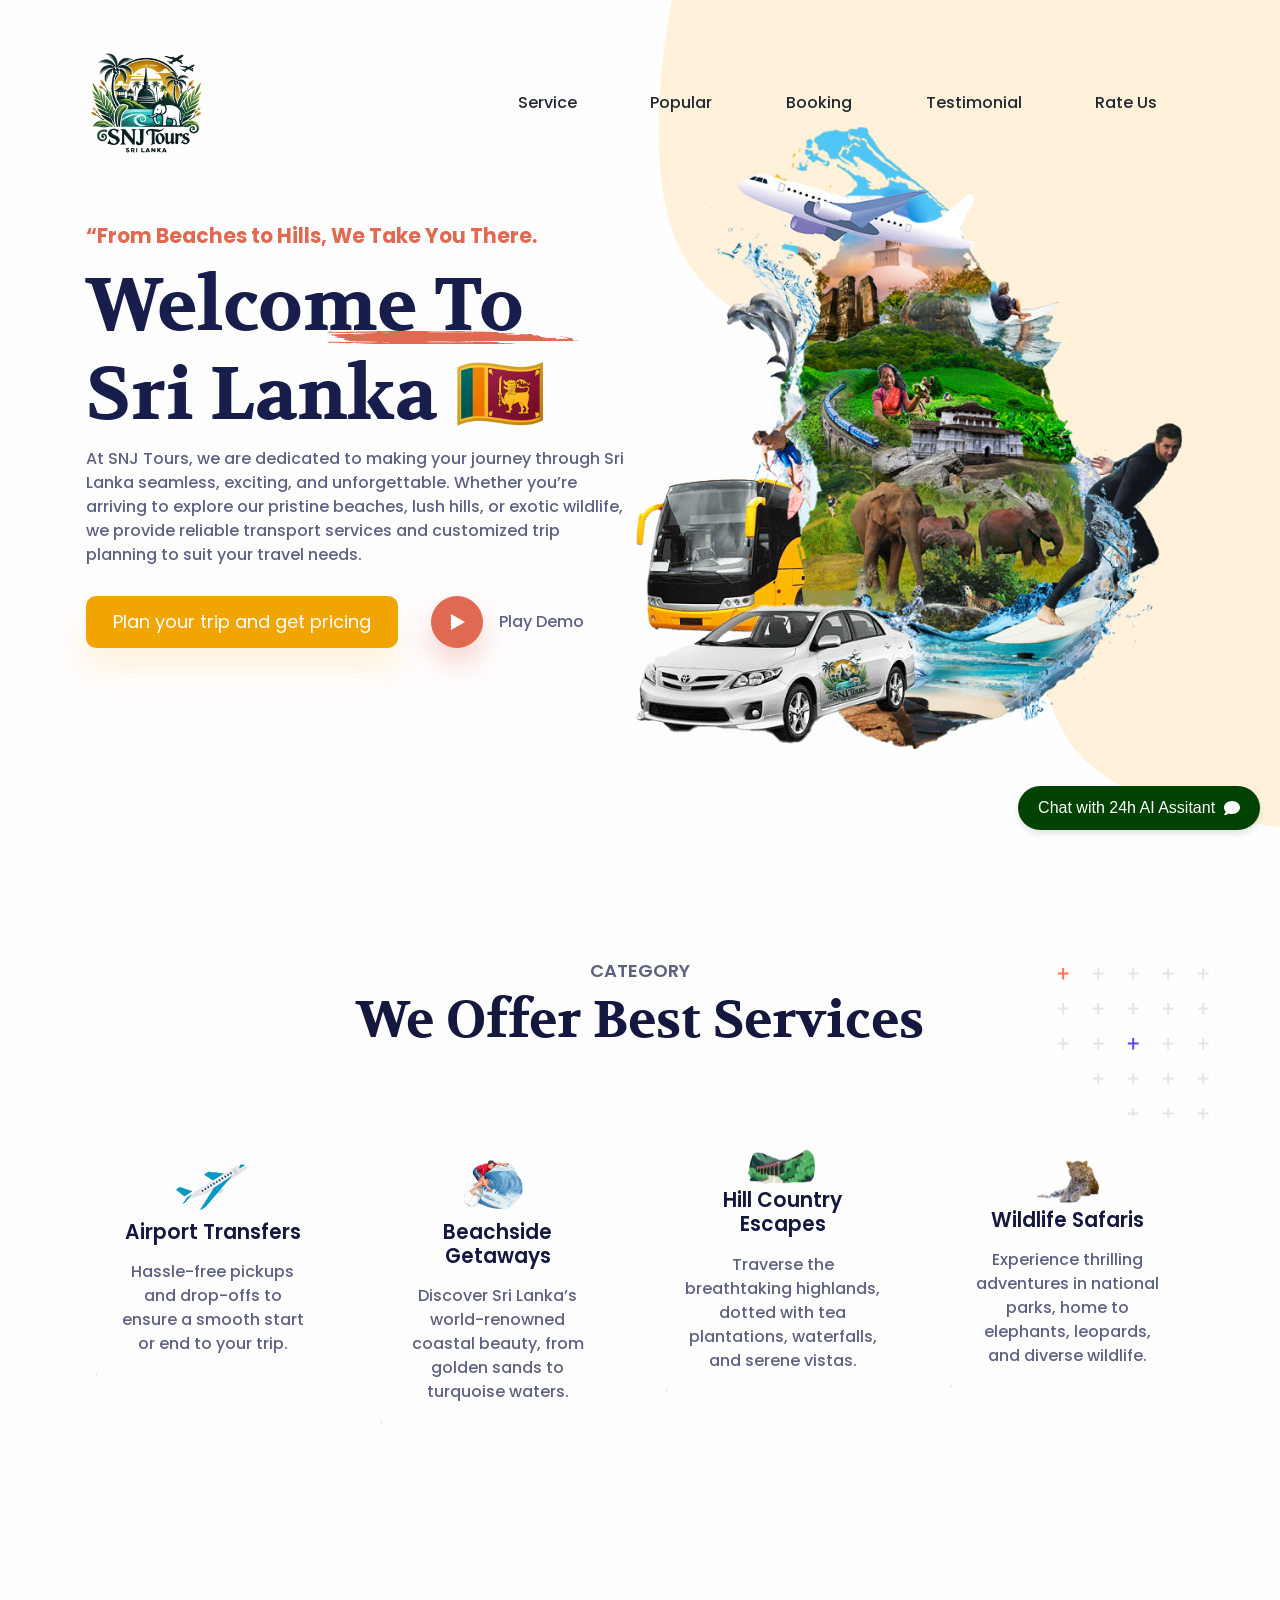
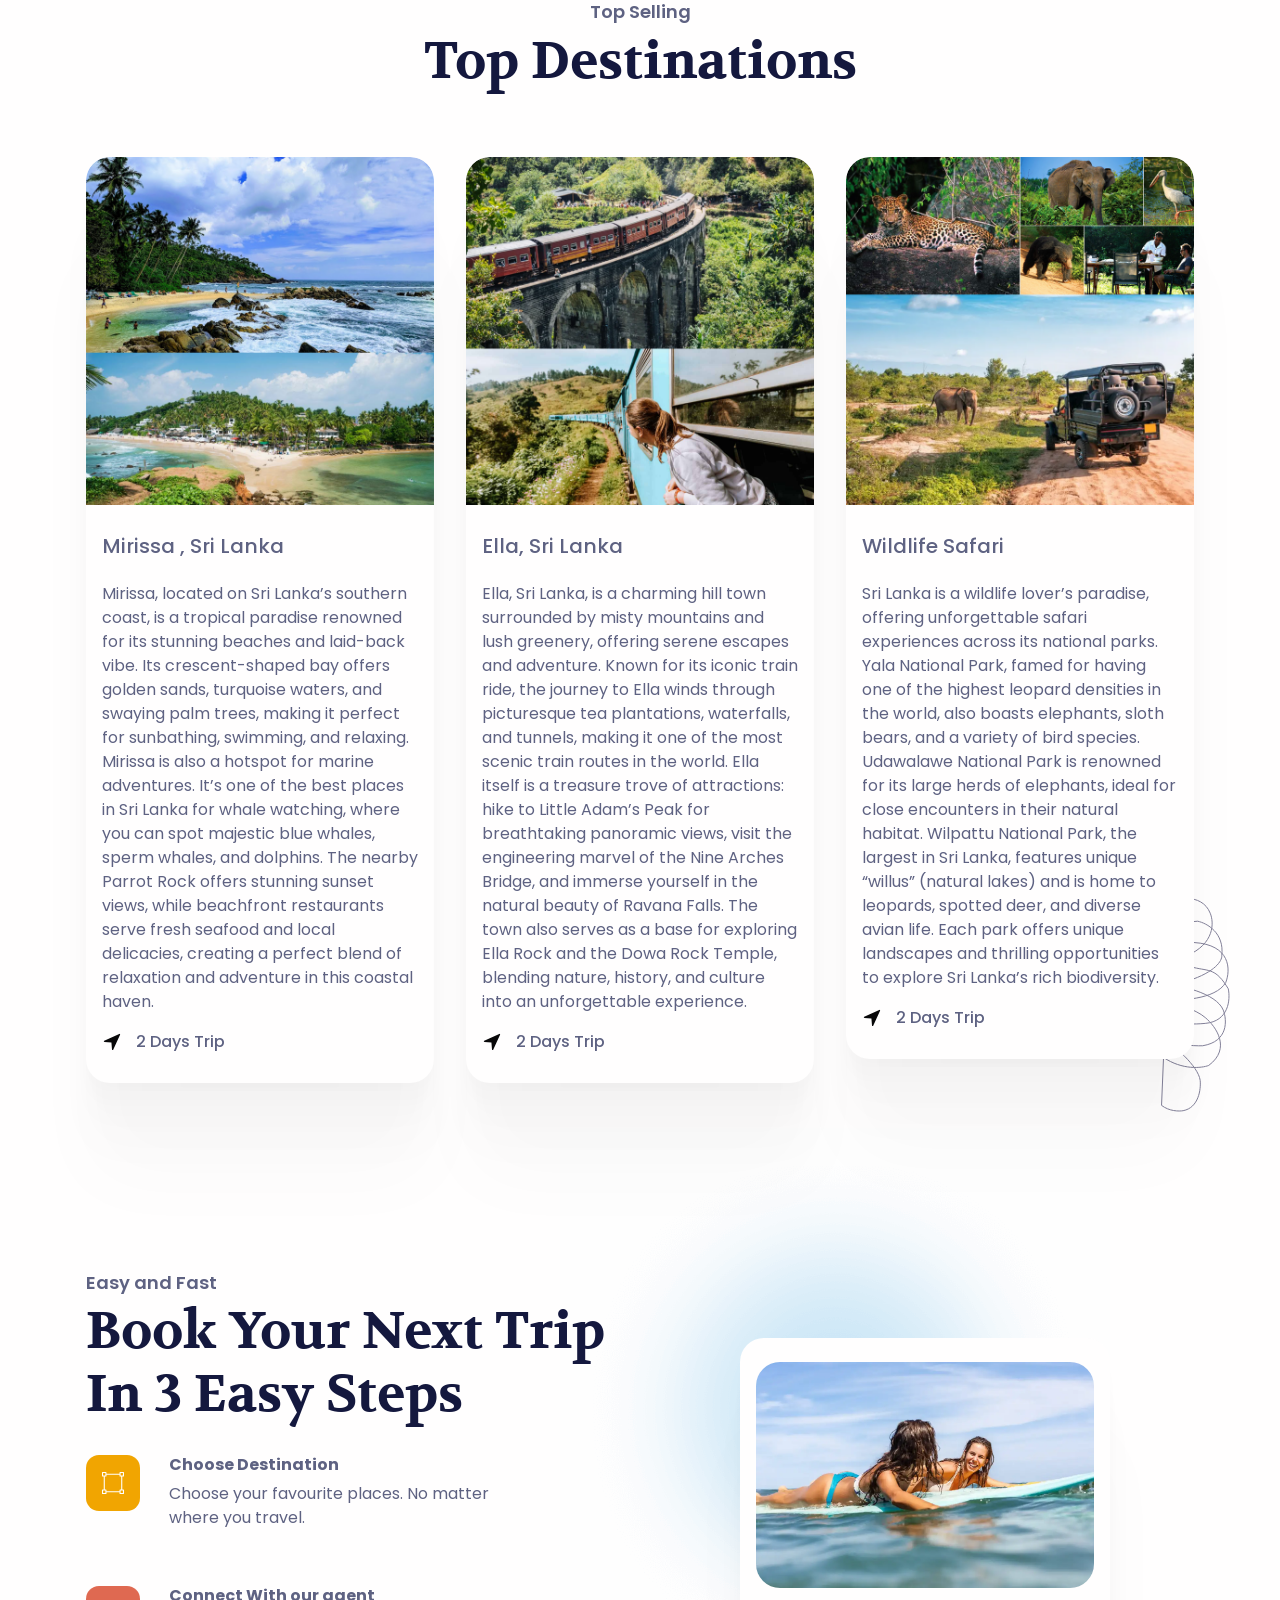
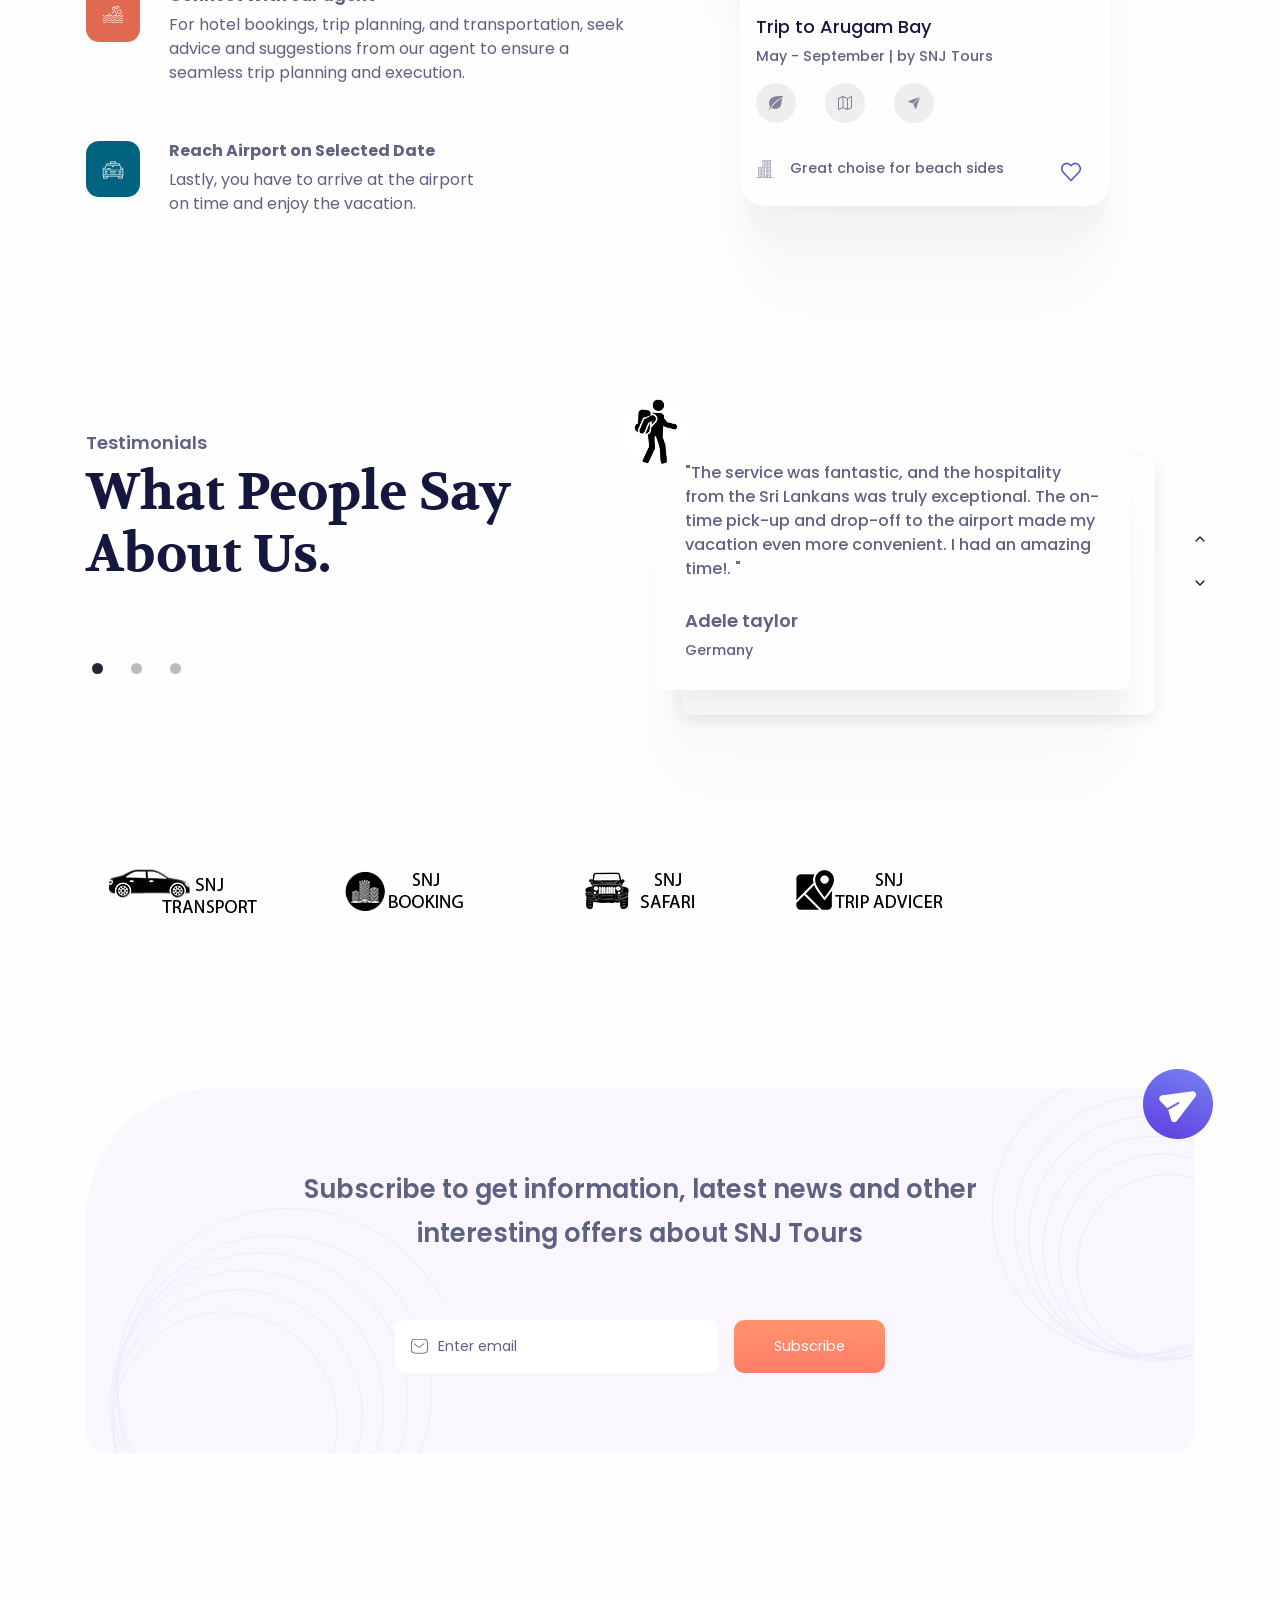
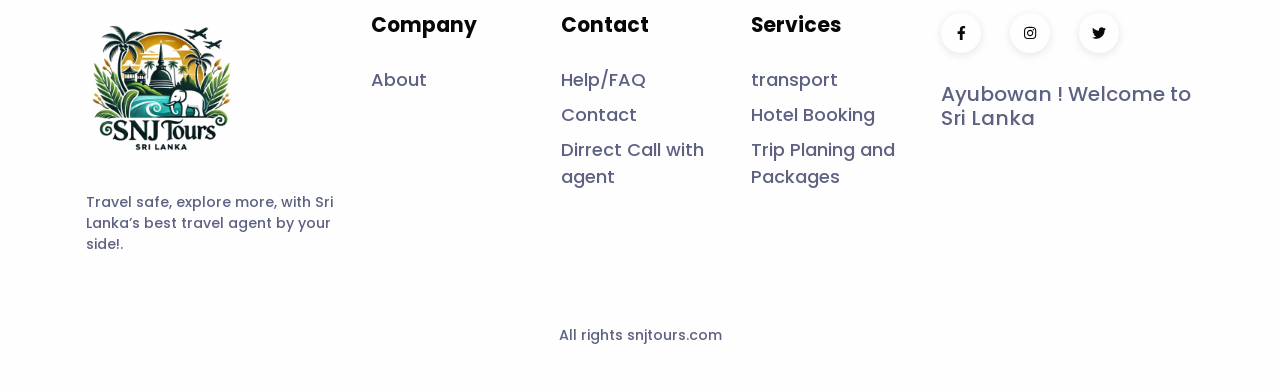
==== commit e749c511: "Update index.html" ====
--- a/public/index.html
+++ b/public/index.html
@@ -52,7 +52,7 @@
             <li class="nav-item px-3 px-xl-4"><a class="nav-link fw-medium" aria-current="page"
                 href="#service">Service</a></li>
             <li class="nav-item px-3 px-xl-4"><a class="nav-link fw-medium" aria-current="page"
-                href="#destination">Destination</a></li>
+                href="#destination">Popular</a></li>
             <li class="nav-item px-3 px-xl-4"><a class="nav-link fw-medium" aria-current="page"
                 href="#booking">Booking</a></li>
             <li class="nav-item px-3 px-xl-4"><a class="nav-link fw-medium" aria-current="page"
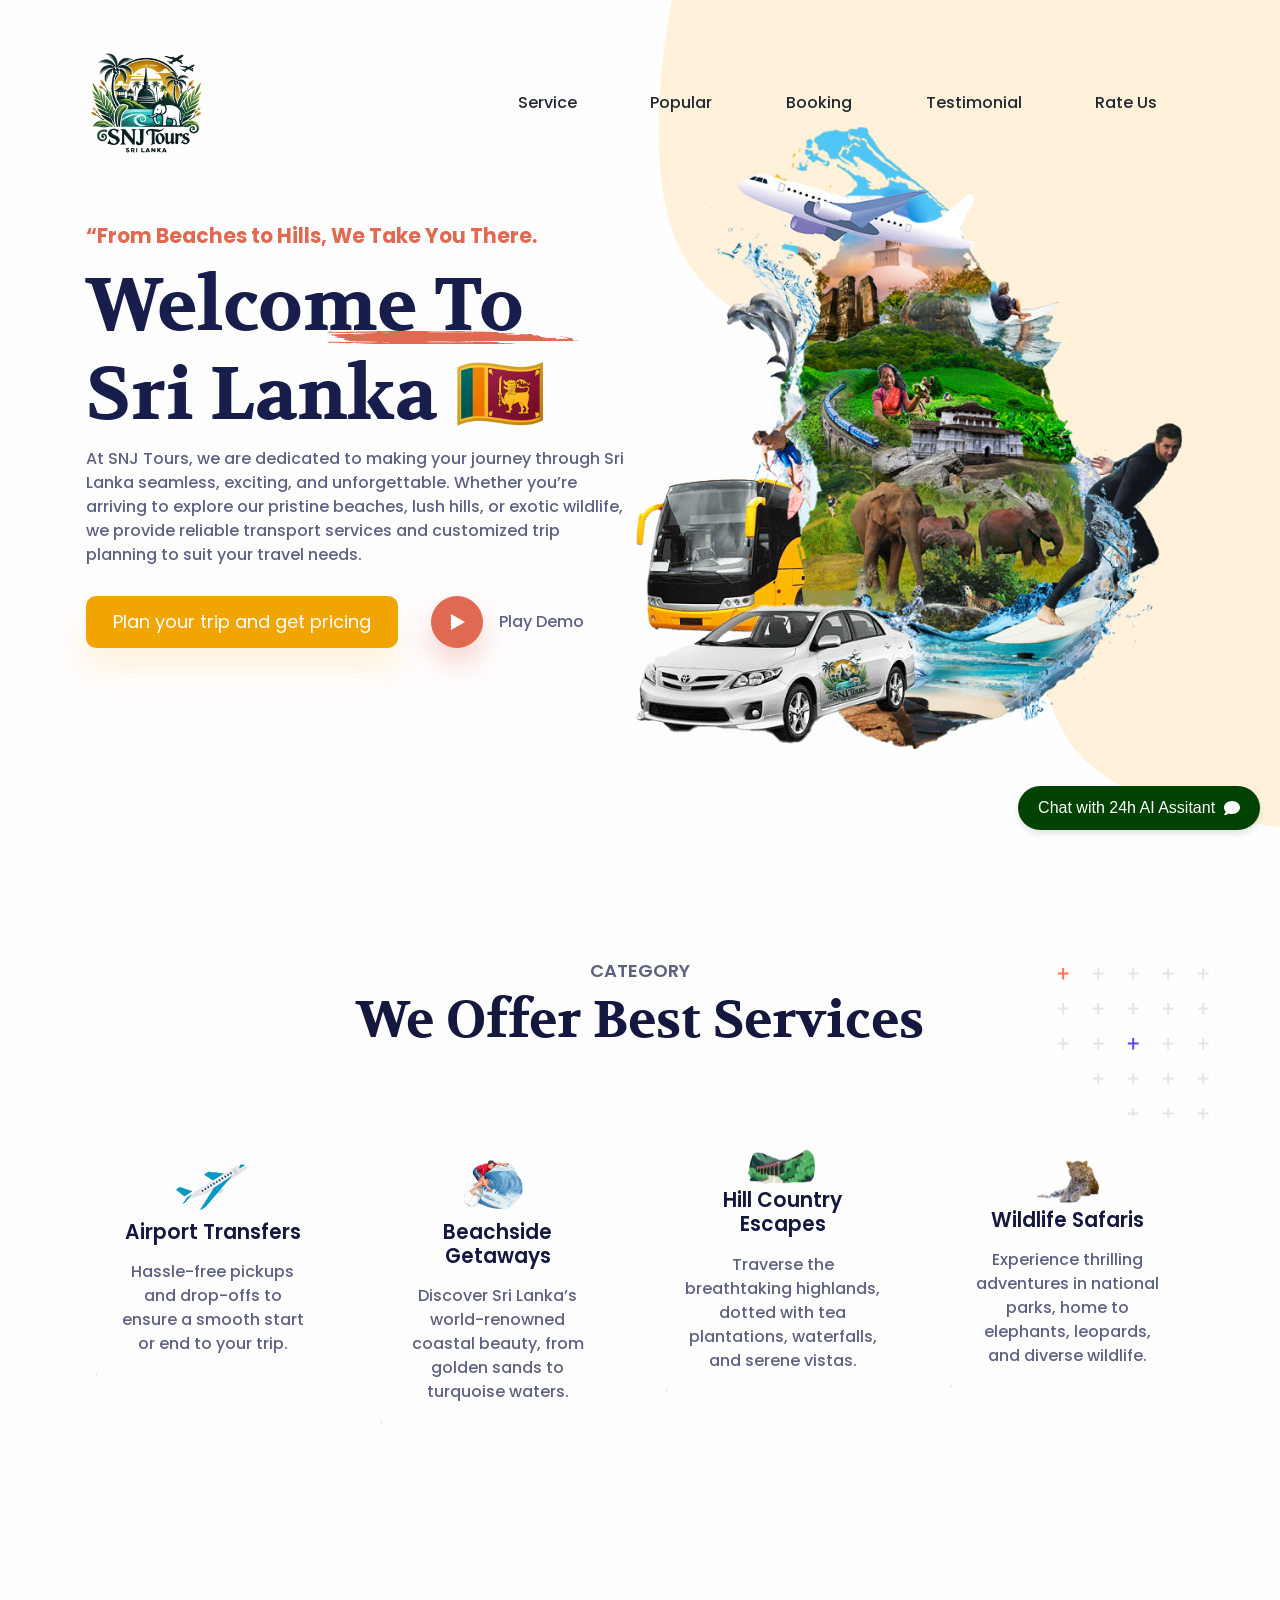
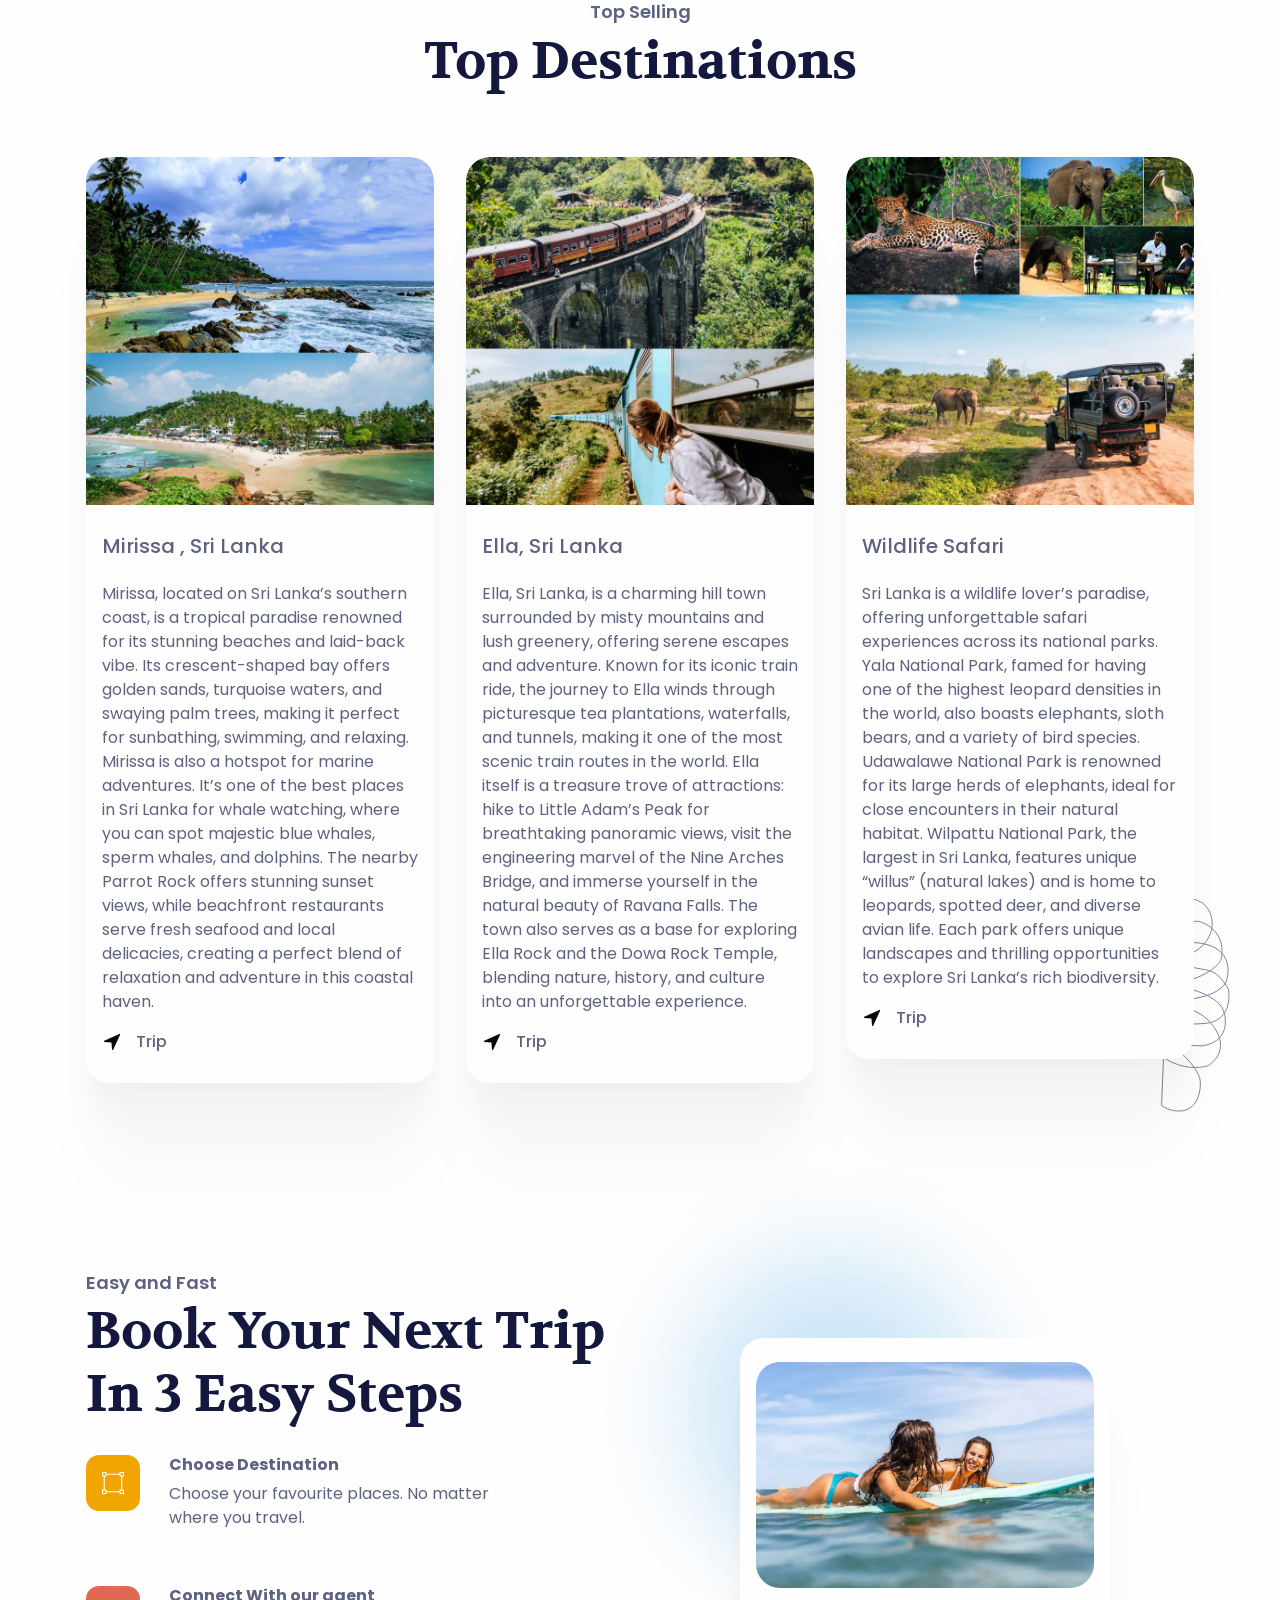
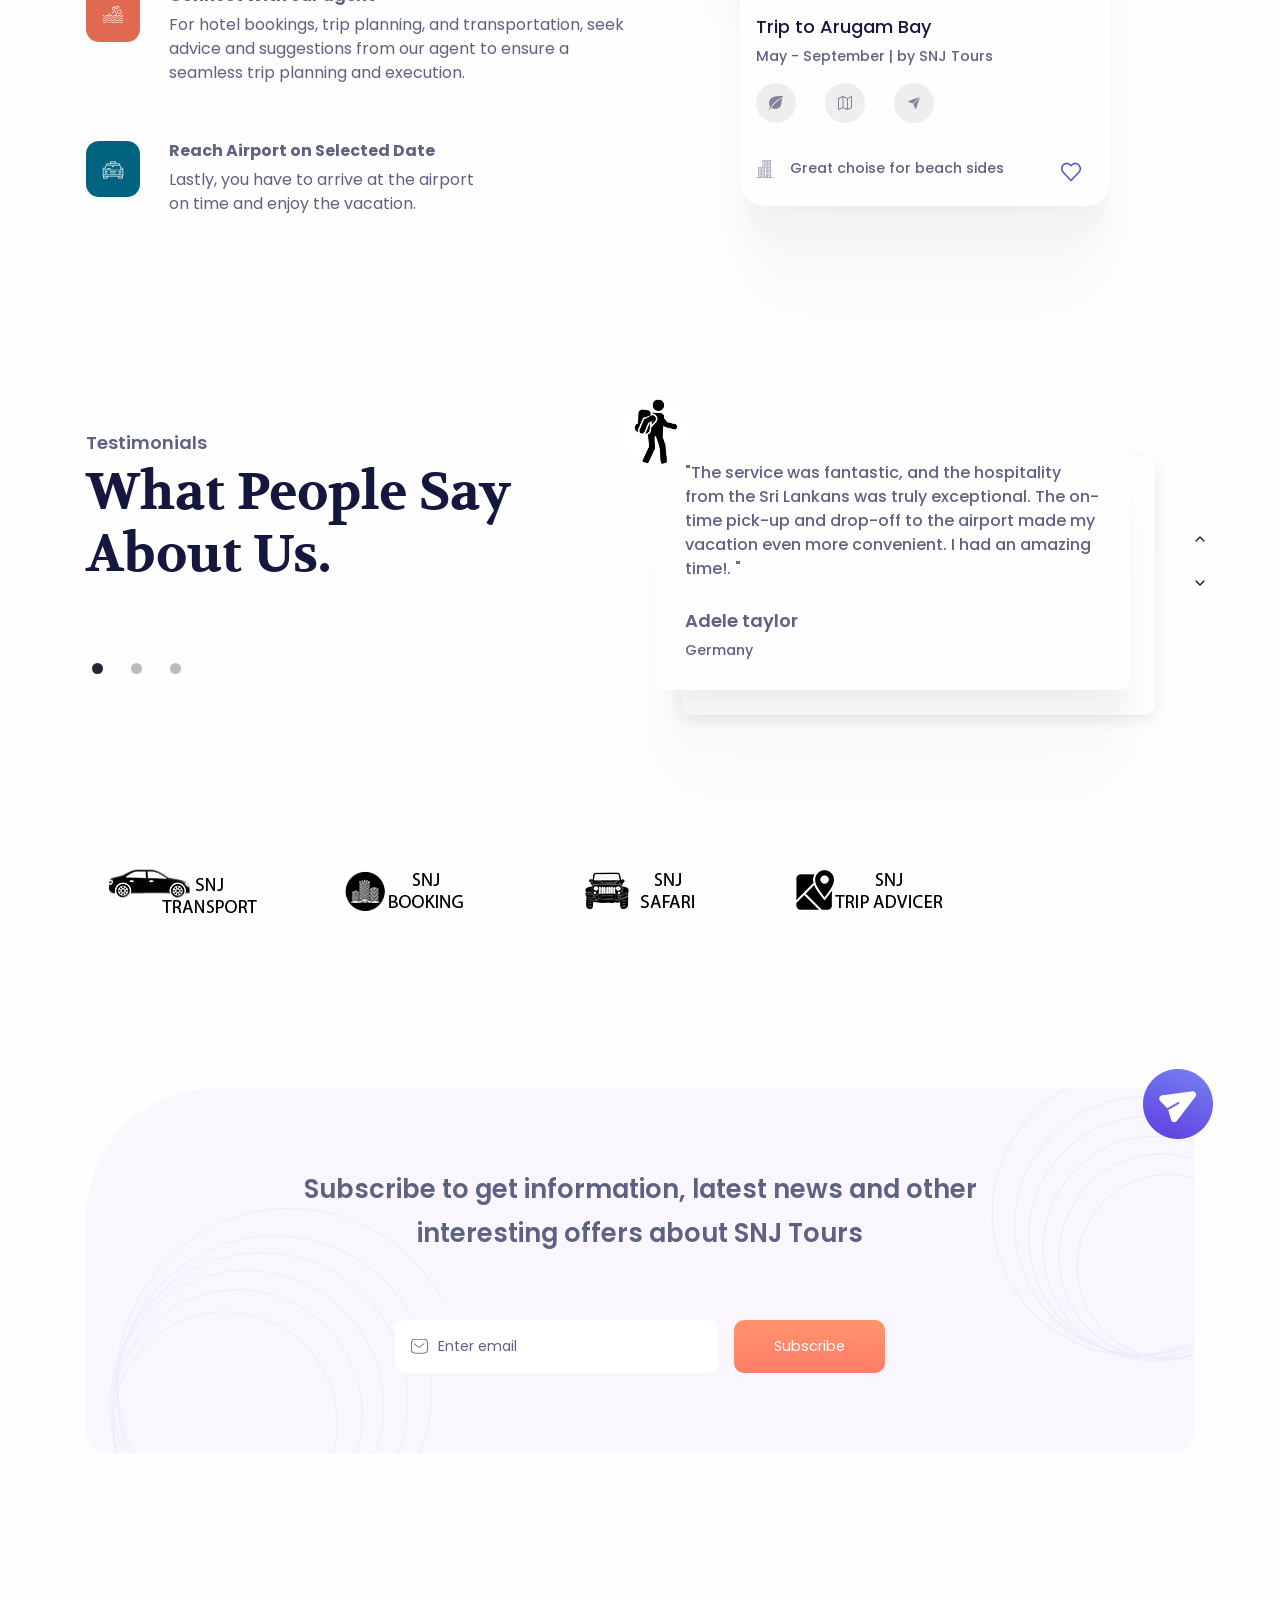
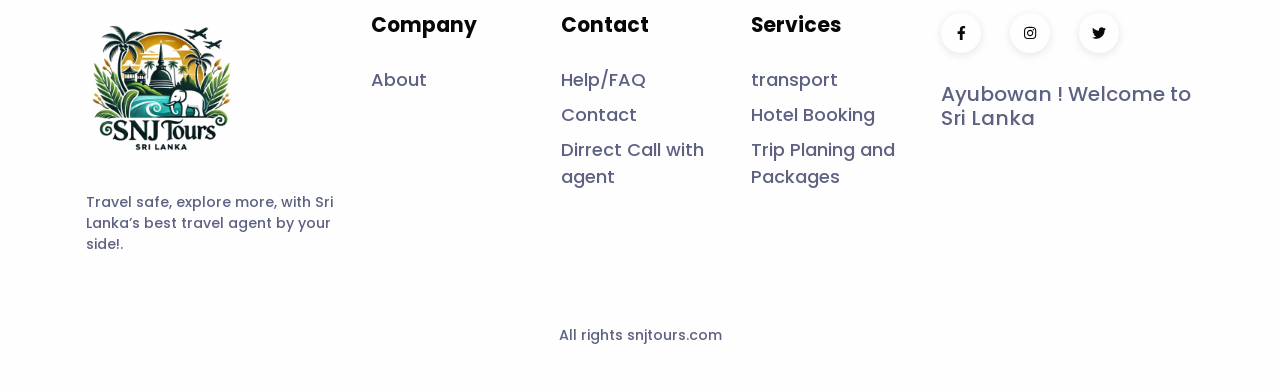
==== commit d2f94a76: "Update index.html" ====
--- a/public/index.html
+++ b/public/index.html
@@ -205,7 +205,7 @@
                   offers stunning sunset views, while beachfront restaurants serve fresh seafood and local delicacies,
                   creating a perfect blend of relaxation and adventure in this coastal haven.</p>
                 <div class="d-flex align-items-center"> <img src="assets/img/dest/navigation.svg"
-                    style="margin-right: 14px" width="20" alt="navigation" /><span class="fs-0 fw-medium">2 Days
+                    style="margin-right: 14px" width="20" alt="navigation" /><span class="fs-0 fw-medium">
                     Trip</span></div>
               </div>
             </div>
@@ -228,7 +228,7 @@
                   beauty of Ravana Falls. The town also serves as a base for exploring Ella Rock and the Dowa Rock
                   Temple, blending nature, history, and culture into an unforgettable experience.</p>
                 <div class="d-flex align-items-center"> <img src="assets/img/dest/navigation.svg"
-                    style="margin-right: 14px" width="20" alt="navigation" /><span class="fs-0 fw-medium">2 Days
+                    style="margin-right: 14px" width="20" alt="navigation" /><span class="fs-0 fw-medium">
                     Trip</span></div>
               </div>
             </div>
@@ -250,7 +250,7 @@
                   to leopards, spotted deer, and diverse avian life. Each park offers unique landscapes and thrilling
                   opportunities to explore Sri Lanka’s rich biodiversity.</p>
                 <div class="d-flex align-items-center"> <img src="assets/img/dest/navigation.svg"
-                    style="margin-right: 14px" width="20" alt="navigation" /><span class="fs-0 fw-medium">2 Days
+                    style="margin-right: 14px" width="20" alt="navigation" /><span class="fs-0 fw-medium">
                     Trip</span></div>
               </div>
             </div>
@@ -408,10 +408,9 @@
                           class="rounded-circle fit-cover" src="assets/img/testimonial/author2.png" height="65"
                           width="65" alt="" /></div>
                       <div class="card-body p-4">
-                        <p class="fw-medium mb-4">&quot;"SNJ tours" is recognized as one of the finest travel agency in
-                          Sri Lanka. When it came to planning a trip, I found them to be dependable.&quot;</p>
-                        <h5 class="text-secondary">Thomas Wagon</h5>
-                        <p class="fw-medium fs--1 mb-0">United Kingdom</p>
+                        <p class="fw-medium mb-4">&quot;"Very professional and reasonably priced. I highly recommend SNJ Tours to anyone coming to Sri Lanka.&quot;</p>
+                        <h5 class="text-secondary">Vidur</h5>
+                        <p class="fw-medium fs--1 mb-0">India</p>
                       </div>
                     </div>
                     <div class="card shadow-sm position-absolute top-0 z-index--1 mb-3 w-100 h-100"
@@ -562,8 +561,8 @@
           </div>
           <div class="col-lg-3 col-md-5 col-12 mb-4 mb-md-6 mb-lg-0 order-lg-4 order-md-1">
             <div class="icon-group mb-4"> <a class="text-decoration-none icon-item shadow-social" id="facebook"
-                href="#!"><i class="fab fa-facebook-f"> </i></a><a class="text-decoration-none icon-item shadow-social"
-                id="instagram" href="#!"><i class="fab fa-instagram"> </i></a><a
+                href="https://www.facebook.com/profile.php?id=61569811537434"><i class="fab fa-facebook-f"> </i></a><a class="text-decoration-none icon-item shadow-social"
+                id="instagram" href="https://www.facebook.com/profile.php?id=61569811537434"><i class="fab fa-instagram"> </i></a><a
                 class="text-decoration-none icon-item shadow-social" id="twitter" href="#!"><i class="fab fa-twitter">
                 </i></a></div>
             <h4 class="fw-medium font-sans-serif text-secondary mb-3">Ayubowan ! Welcome to Sri Lanka</h4>
